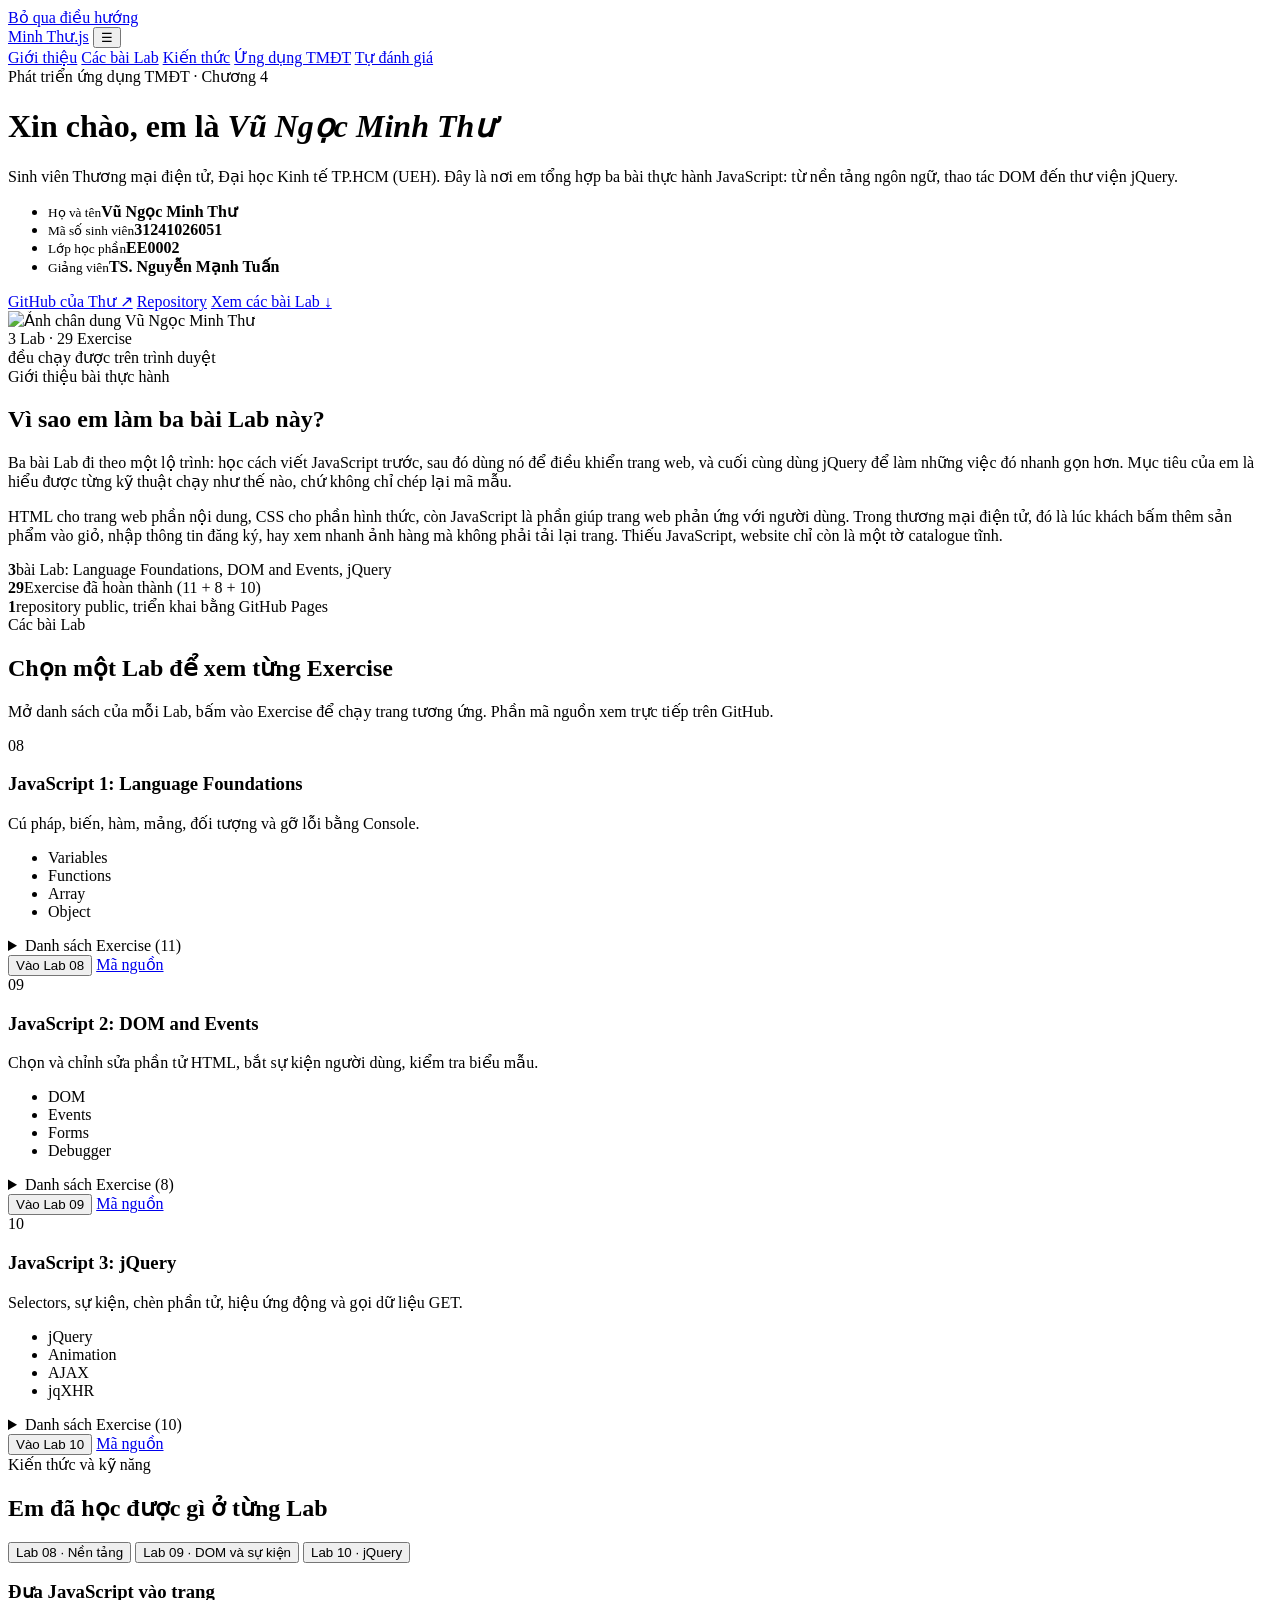
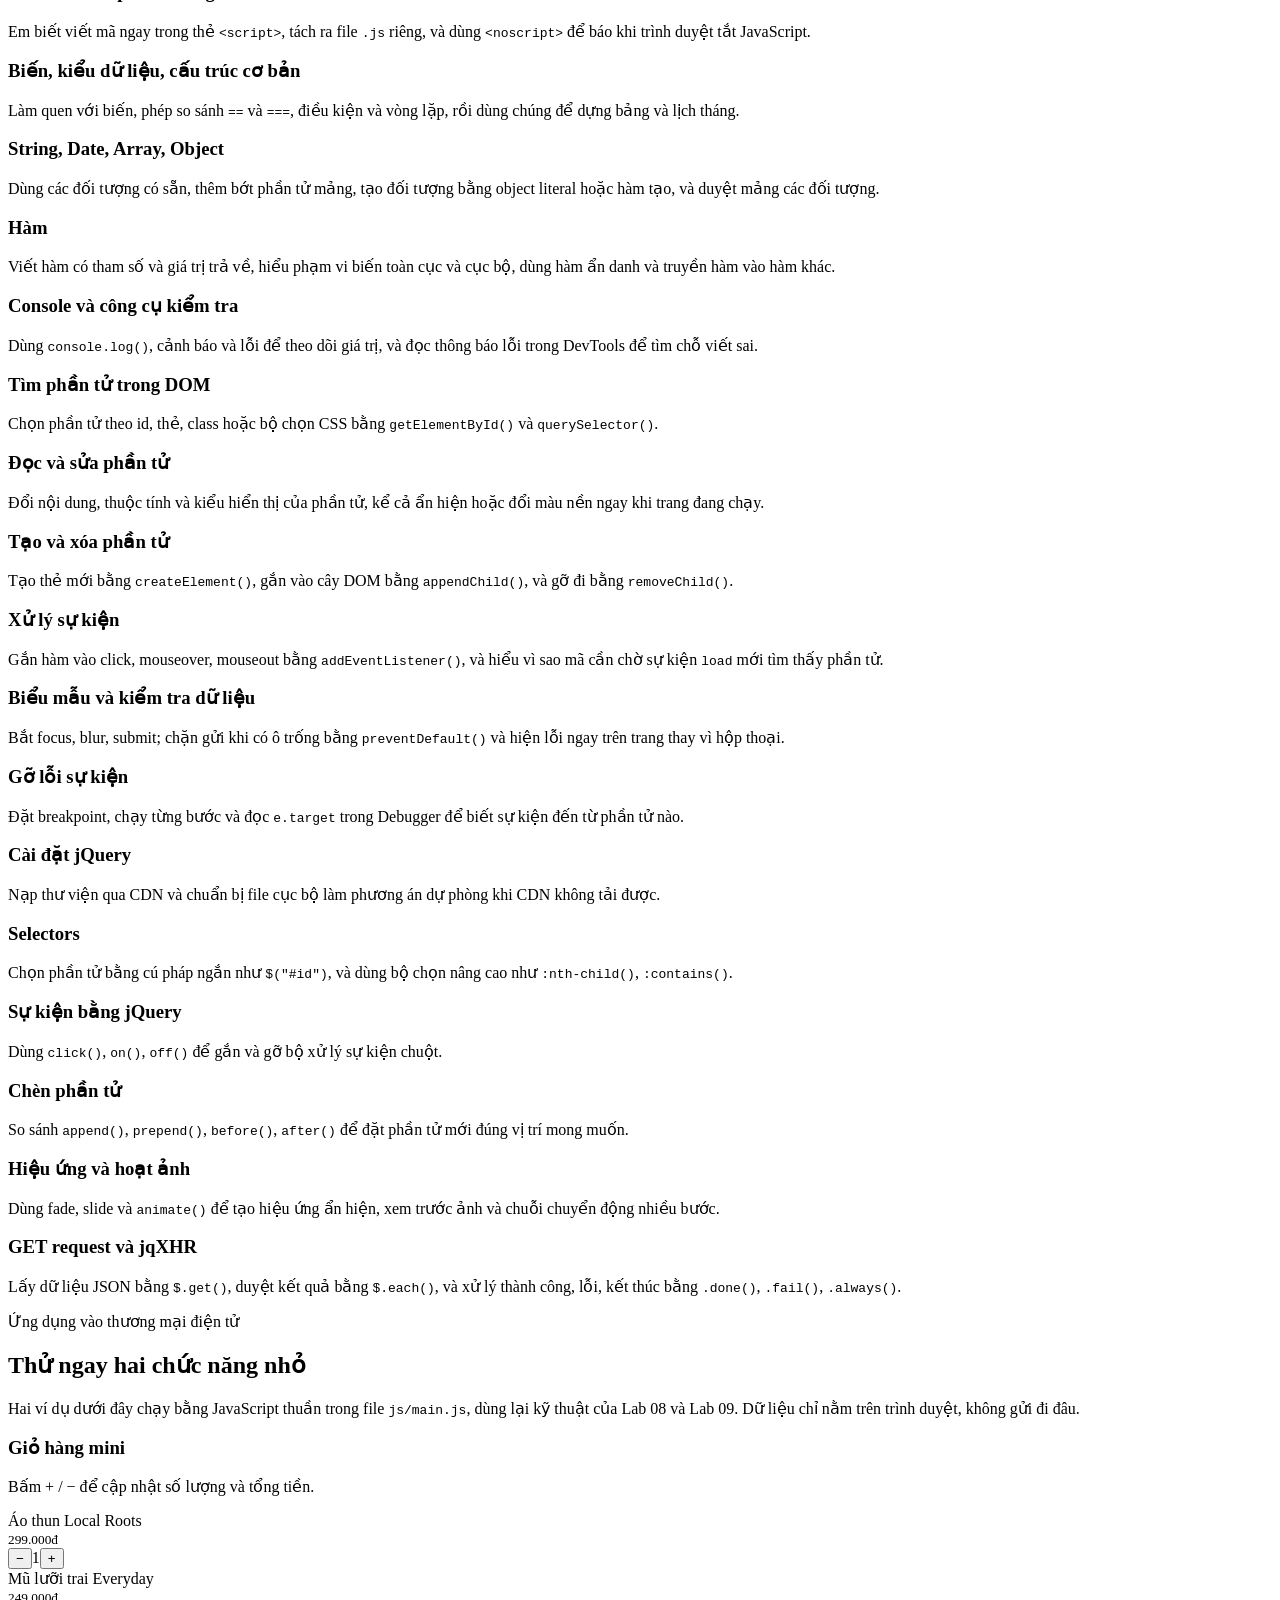
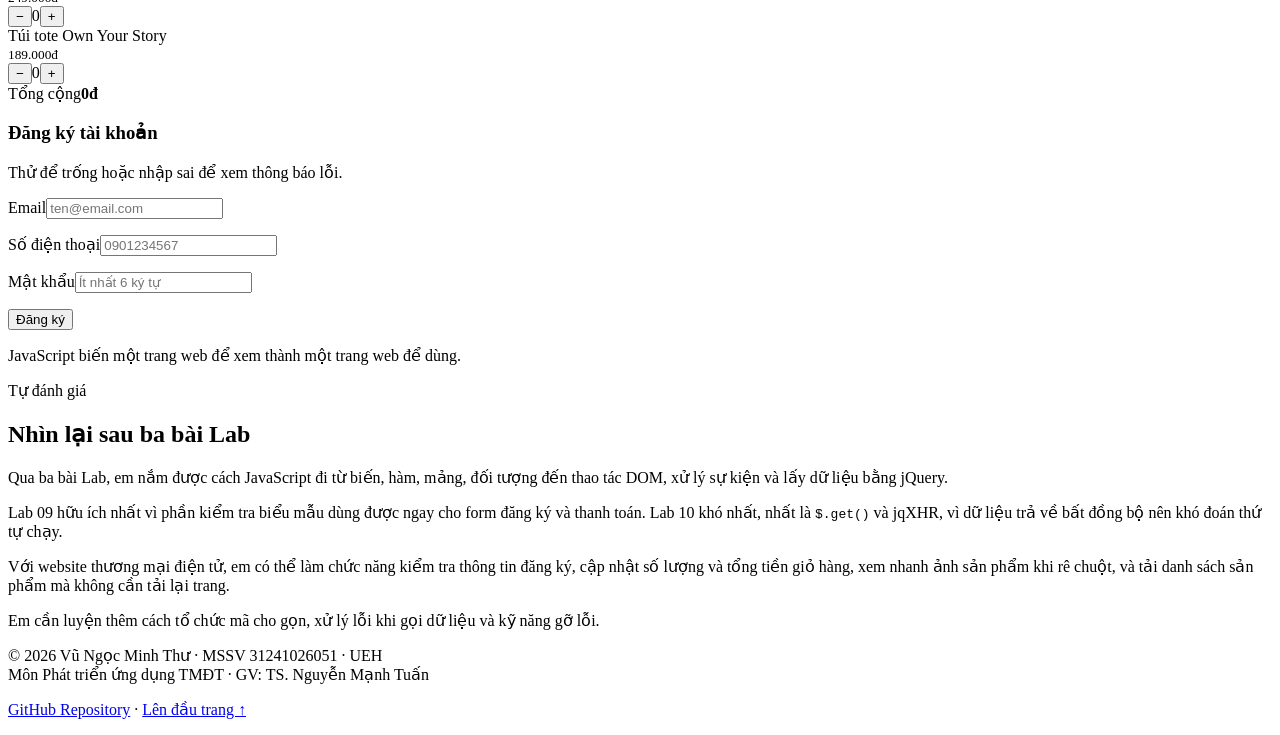
==== JavaScript-Labs/index.html @ deee7f86 "Page trang chủ" ====
<!DOCTYPE html>
<html lang="vi">
<head>
  <meta charset="UTF-8">
  <meta name="viewport" content="width=device-width, initial-scale=1.0">
  <meta name="description" content="Portfolio thực hành JavaScript (Lab 08, 09, 10) của Vũ Ngọc Minh Thư, môn Phát triển ứng dụng TMĐT, UEH.">
  <title>JavaScript Labs — Vũ Ngọc Minh Thư</title>
  <link rel="preconnect" href="https://fonts.googleapis.com">
  <link rel="preconnect" href="https://fonts.gstatic.com" crossorigin>
  <link href="https://fonts.googleapis.com/css2?family=Be+Vietnam+Pro:wght@400;500;600&family=Fraunces:ital,opsz,wght@0,9..144,600;0,9..144,700;1,9..144,600&display=swap" rel="stylesheet">
  <link rel="stylesheet" href="css/style.css">
</head>
<body>
  <a class="skip" href="#main">Bỏ qua điều hướng</a>

  <header class="topbar">
    <div class="wrap">
      <a class="brand" href="#top">Minh Thư<span>.</span>js</a>
      <button class="menu-btn" aria-label="Mở menu" aria-expanded="false" aria-controls="nav">☰</button>
      <nav class="nav" id="nav" aria-label="Điều hướng chính">
        <a href="#gioi-thieu">Giới thiệu</a>
        <a href="#labs">Các bài Lab</a>
        <a href="#kien-thuc">Kiến thức</a>
        <a href="#tmdt">Ứng dụng TMĐT</a>
        <a href="#tu-danh-gia">Tự đánh giá</a>
      </nav>
    </div>
  </header>

  <main id="main">
    <!-- 3.1 Thông tin cá nhân -->
    <div class="hero" id="top">
      <div class="wrap">
        <div>
          <span class="eyebrow">Phát triển ứng dụng TMĐT · Chương 4</span>
          <h1>Xin chào, em là <em>Vũ Ngọc Minh Thư</em></h1>
          <p class="lead">Sinh viên Thương mại điện tử, Đại học Kinh tế TP.HCM (UEH). Đây là nơi em tổng hợp ba bài thực hành JavaScript: từ nền tảng ngôn ngữ, thao tác DOM đến thư viện jQuery.</p>
          <ul class="info">
            <li><small>Họ và tên</small><strong>Vũ Ngọc Minh Thư</strong></li>
            <li><small>Mã số sinh viên</small><strong>31241026051</strong></li>
            <li><small>Lớp học phần</small><strong>EE0002</strong></li>
            <li><small>Giảng viên</small><strong>TS. Nguyễn Mạnh Tuấn</strong></li>
          </ul>
          <div class="btn-row">
            <a class="btn" href="https://github.com/thuvu1105" target="_blank" rel="noopener">GitHub của Thư ↗</a>
            <a class="btn ghost" href="https://github.com/thuvu1105/ecommerce_ui_improvement" target="_blank" rel="noopener">Repository</a>
            <a class="btn ghost" href="#labs">Xem các bài Lab ↓</a>
          </div>
        </div>
        <div class="portrait">
          <div class="arch"><img src="images/avatar.jpg" alt="Ảnh chân dung Vũ Ngọc Minh Thư" width="720" height="1077"></div>
          <div class="sticker">3 Lab · 29 Exercise<br>đều chạy được trên trình duyệt</div>
        </div>
      </div>
    </div>

    <!-- 3.2 Giới thiệu -->
    <section class="band" id="gioi-thieu">
      <div class="wrap intro reveal">
        <div>
          <span class="eyebrow">Giới thiệu bài thực hành</span>
          <div class="sec-head" style="margin-bottom:20px"><h2>Vì sao em làm ba bài Lab này?</h2></div>
          <p>Ba bài Lab đi theo một lộ trình: học cách viết JavaScript trước, sau đó dùng nó để điều khiển trang web, và cuối cùng dùng jQuery để làm những việc đó nhanh gọn hơn. Mục tiêu của em là hiểu được từng kỹ thuật chạy như thế nào, chứ không chỉ chép lại mã mẫu.</p>
          <p>HTML cho trang web phần nội dung, CSS cho phần hình thức, còn JavaScript là phần giúp trang web phản ứng với người dùng. Trong thương mại điện tử, đó là lúc khách bấm thêm sản phẩm vào giỏ, nhập thông tin đăng ký, hay xem nhanh ảnh hàng mà không phải tải lại trang. Thiếu JavaScript, website chỉ còn là một tờ catalogue tĩnh.</p>
        </div>
        <div class="stats">
          <div class="stat"><b data-count="3">3</b><span>bài Lab: Language Foundations, DOM and Events, jQuery</span></div>
          <div class="stat"><b data-count="29">29</b><span>Exercise đã hoàn thành (11 + 8 + 10)</span></div>
          <div class="stat"><b data-count="1">1</b><span>repository public, triển khai bằng GitHub Pages</span></div>
        </div>
      </div>
    </section>

    <!-- 3.3 Danh sách và liên kết Lab -->
    <section id="labs">
      <div class="wrap">
        <div class="sec-head reveal">
          <span class="eyebrow">Các bài Lab</span>
          <h2>Chọn một Lab để xem từng Exercise</h2>
          <p>Mở danh sách của mỗi Lab, bấm vào Exercise để chạy trang tương ứng. Phần mã nguồn xem trực tiếp trên GitHub.</p>
        </div>

        <div class="labs">
          <article class="lab reveal">
            <div class="num">08</div>
            <h3>JavaScript 1: Language Foundations</h3>
            <p>Cú pháp, biến, hàm, mảng, đối tượng và gỡ lỗi bằng Console.</p>
            <ul class="tags"><li>Variables</li><li>Functions</li><li>Array</li><li>Object</li></ul>
            <details id="d-lab08">
              <summary>Danh sách Exercise (11)</summary>
              <ul class="ex">
                <li><span class="nolink"><b>8.1</b><span>Enabling/Disabling JavaScript</span><i>trong báo cáo</i></span></li>
                <li><a href="Lab08/lab08-walkthrough02.html"><b>8.2–8.5</b><span>Embedded, External, NoScript, Console</span><i>↗</i></a></li>
                <li><a href="Lab08/lab08-walkthrough06.html"><b>8.6</b><span>Built-in Objects: String, Date, Math</span><i>↗</i></a></li>
                <li><a href="Lab08/lab08-walkthrough07.html"><b>8.7</b><span>Working with Arrays</span><i>↗</i></a></li>
                <li><a href="Lab08/lab08-walkthrough08.html"><b>8.8</b><span>Working with Functions</span><i>↗</i></a></li>
                <li><a href="Lab08/lab08-walkthrough09.html"><b>8.9</b><span>Functions as Objects</span><i>↗</i></a></li>
                <li><a href="Lab08/lab08-walkthrough10.html"><b>8.10</b><span>Working with Objects</span><i>↗</i></a></li>
                <li><a href="Lab08/lab08-walkthrough11.html"><b>8.11</b><span>Arrays of Objects</span><i>↗</i></a></li>
                <li><a href="Lab08/exercise.html"><b>Bài</b><span>Bài tập tổng hợp: trang Posts</span><i>↗</i></a></li>
              </ul>
            </details>
            <div class="lab-actions">
              <button class="btn sm" type="button" data-open="d-lab08">Vào Lab 08</button>
              <a class="btn sm ghost" href="https://github.com/thuvu1105/ecommerce_ui_improvement/tree/master/JavaScript-Labs/Lab08" target="_blank" rel="noopener">Mã nguồn</a>
            </div>
          </article>

          <article class="lab reveal">
            <div class="num">09</div>
            <h3>JavaScript 2: DOM and Events</h3>
            <p>Chọn và chỉnh sửa phần tử HTML, bắt sự kiện người dùng, kiểm tra biểu mẫu.</p>
            <ul class="tags"><li>DOM</li><li>Events</li><li>Forms</li><li>Debugger</li></ul>
            <details id="d-lab09">
              <summary>Danh sách Exercise (8)</summary>
              <ul class="ex">
                <li><a href="Lab09/lab09-walkthrough01.html"><b>9.1</b><span>Basic DOM Selection</span><i>↗</i></a></li>
                <li><a href="Lab09/lab09-walkthrough02.html"><b>9.2</b><span>DOM Family Relations</span><i>↗</i></a></li>
                <li><a href="Lab09/lab09-walkthrough03.html"><b>9.3</b><span>Modifying the DOM</span><i>↗</i></a></li>
                <li><a href="Lab09/lab09-walkthrough04.html"><b>9.4</b><span>Simple Event Handling</span><i>↗</i></a></li>
                <li><a href="Lab09/lab09-walkthrough05.html"><b>9.5–9.6</b><span>Load Events và Debugging Events</span><i>↗</i></a></li>
                <li><a href="Lab09/lab09-walkthrough07.html"><b>9.7</b><span>Working with Forms</span><i>↗</i></a></li>
                <li><a href="Lab09/lab09-walkthrough08.html"><b>9.8</b><span>Form Validation</span><i>↗</i></a></li>
              </ul>
            </details>
            <div class="lab-actions">
              <button class="btn sm" type="button" data-open="d-lab09">Vào Lab 09</button>
              <a class="btn sm ghost" href="https://github.com/thuvu1105/ecommerce_ui_improvement/tree/master/JavaScript-Labs/Lab09" target="_blank" rel="noopener">Mã nguồn</a>
            </div>
          </article>

          <article class="lab reveal">
            <div class="num">10</div>
            <h3>JavaScript 3: jQuery</h3>
            <p>Selectors, sự kiện, chèn phần tử, hiệu ứng động và gọi dữ liệu GET.</p>
            <ul class="tags"><li>jQuery</li><li>Animation</li><li>AJAX</li><li>jqXHR</li></ul>
            <details id="d-lab10">
              <summary>Danh sách Exercise (10)</summary>
              <ul class="ex">
                <li><a href="Lab10/lab10-walkthrough01.html"><b>10.1–10.2</b><span>Set Up jQuery, Basic Selectors</span><i>↗</i></a></li>
                <li><a href="Lab10/lab10-walkthrough03.html"><b>10.3</b><span>Advanced Selectors</span><i>↗</i></a></li>
                <li><a href="Lab10/lab10-walkthrough04.html"><b>10.4</b><span>jQuery Listeners</span><i>↗</i></a></li>
                <li><a href="Lab10/lab10-walkthrough05.html"><b>10.5</b><span>Inserting DOM Elements</span><i>↗</i></a></li>
                <li><a href="Lab10/lab10-walkthrough06.html"><b>10.6</b><span>Simple jQuery Animation</span><i>↗</i></a></li>
                <li><a href="Lab10/lab10-walkthrough07.html"><b>10.7</b><span>More jQuery Animation</span><i>↗</i></a></li>
                <li><a href="Lab10/lab10-walkthrough08.html"><b>10.8</b><span>Complex Animations</span><i>↗</i></a></li>
                <li><a href="Lab10/lab10-walkthrough09.html"><b>10.9</b><span>GET Requests</span><i>↗</i></a></li>
                <li><a href="Lab10/lab10-walkthrough10.html"><b>10.10</b><span>jqXHR Handling</span><i>↗</i></a></li>
              </ul>
            </details>
            <div class="lab-actions">
              <button class="btn sm" type="button" data-open="d-lab10">Vào Lab 10</button>
              <a class="btn sm ghost" href="https://github.com/thuvu1105/ecommerce_ui_improvement/tree/master/JavaScript-Labs/Lab10" target="_blank" rel="noopener">Mã nguồn</a>
            </div>
          </article>
        </div>
      </div>
    </section>

    <!-- 3.4 Kiến thức và kỹ năng -->
    <section class="band" id="kien-thuc">
      <div class="wrap">
        <div class="sec-head reveal">
          <span class="eyebrow">Kiến thức và kỹ năng</span>
          <h2>Em đã học được gì ở từng Lab</h2>
        </div>

        <div class="tabs" role="tablist" aria-label="Chọn Lab">
          <button class="tab" role="tab" id="t8" aria-selected="true" aria-controls="p8">Lab 08 · Nền tảng</button>
          <button class="tab" role="tab" id="t9" aria-selected="false" aria-controls="p9">Lab 09 · DOM và sự kiện</button>
          <button class="tab" role="tab" id="t10" aria-selected="false" aria-controls="p10">Lab 10 · jQuery</button>
        </div>

        <div class="panel show" id="p8" role="tabpanel" aria-labelledby="t8">
          <div class="learn">
            <article><h3>Đưa JavaScript vào trang</h3><p>Em biết viết mã ngay trong thẻ <code>&lt;script&gt;</code>, tách ra file <code>.js</code> riêng, và dùng <code>&lt;noscript&gt;</code> để báo khi trình duyệt tắt JavaScript.</p></article>
            <article><h3>Biến, kiểu dữ liệu, cấu trúc cơ bản</h3><p>Làm quen với biến, phép so sánh <code>==</code> và <code>===</code>, điều kiện và vòng lặp, rồi dùng chúng để dựng bảng và lịch tháng.</p></article>
            <article><h3>String, Date, Array, Object</h3><p>Dùng các đối tượng có sẵn, thêm bớt phần tử mảng, tạo đối tượng bằng object literal hoặc hàm tạo, và duyệt mảng các đối tượng.</p></article>
            <article><h3>Hàm</h3><p>Viết hàm có tham số và giá trị trả về, hiểu phạm vi biến toàn cục và cục bộ, dùng hàm ẩn danh và truyền hàm vào hàm khác.</p></article>
            <article><h3>Console và công cụ kiểm tra</h3><p>Dùng <code>console.log()</code>, cảnh báo và lỗi để theo dõi giá trị, và đọc thông báo lỗi trong DevTools để tìm chỗ viết sai.</p></article>
          </div>
        </div>

        <div class="panel" id="p9" role="tabpanel" aria-labelledby="t9">
          <div class="learn">
            <article><h3>Tìm phần tử trong DOM</h3><p>Chọn phần tử theo id, thẻ, class hoặc bộ chọn CSS bằng <code>getElementById()</code> và <code>querySelector()</code>.</p></article>
            <article><h3>Đọc và sửa phần tử</h3><p>Đổi nội dung, thuộc tính và kiểu hiển thị của phần tử, kể cả ẩn hiện hoặc đổi màu nền ngay khi trang đang chạy.</p></article>
            <article><h3>Tạo và xóa phần tử</h3><p>Tạo thẻ mới bằng <code>createElement()</code>, gắn vào cây DOM bằng <code>appendChild()</code>, và gỡ đi bằng <code>removeChild()</code>.</p></article>
            <article><h3>Xử lý sự kiện</h3><p>Gắn hàm vào click, mouseover, mouseout bằng <code>addEventListener()</code>, và hiểu vì sao mã cần chờ sự kiện <code>load</code> mới tìm thấy phần tử.</p></article>
            <article><h3>Biểu mẫu và kiểm tra dữ liệu</h3><p>Bắt focus, blur, submit; chặn gửi khi có ô trống bằng <code>preventDefault()</code> và hiện lỗi ngay trên trang thay vì hộp thoại.</p></article>
            <article><h3>Gỡ lỗi sự kiện</h3><p>Đặt breakpoint, chạy từng bước và đọc <code>e.target</code> trong Debugger để biết sự kiện đến từ phần tử nào.</p></article>
          </div>
        </div>

        <div class="panel" id="p10" role="tabpanel" aria-labelledby="t10">
          <div class="learn">
            <article><h3>Cài đặt jQuery</h3><p>Nạp thư viện qua CDN và chuẩn bị file cục bộ làm phương án dự phòng khi CDN không tải được.</p></article>
            <article><h3>Selectors</h3><p>Chọn phần tử bằng cú pháp ngắn như <code>$("#id")</code>, và dùng bộ chọn nâng cao như <code>:nth-child()</code>, <code>:contains()</code>.</p></article>
            <article><h3>Sự kiện bằng jQuery</h3><p>Dùng <code>click()</code>, <code>on()</code>, <code>off()</code> để gắn và gỡ bộ xử lý sự kiện chuột.</p></article>
            <article><h3>Chèn phần tử</h3><p>So sánh <code>append()</code>, <code>prepend()</code>, <code>before()</code>, <code>after()</code> để đặt phần tử mới đúng vị trí mong muốn.</p></article>
            <article><h3>Hiệu ứng và hoạt ảnh</h3><p>Dùng fade, slide và <code>animate()</code> để tạo hiệu ứng ẩn hiện, xem trước ảnh và chuỗi chuyển động nhiều bước.</p></article>
            <article><h3>GET request và jqXHR</h3><p>Lấy dữ liệu JSON bằng <code>$.get()</code>, duyệt kết quả bằng <code>$.each()</code>, và xử lý thành công, lỗi, kết thúc bằng <code>.done()</code>, <code>.fail()</code>, <code>.always()</code>.</p></article>
          </div>
        </div>
      </div>
    </section>

    <!-- Liên hệ TMĐT (demo nhỏ) -->
    <section id="tmdt">
      <div class="wrap">
        <div class="sec-head reveal">
          <span class="eyebrow">Ứng dụng vào thương mại điện tử</span>
          <h2>Thử ngay hai chức năng nhỏ</h2>
          <p>Hai ví dụ dưới đây chạy bằng JavaScript thuần trong file <code>js/main.js</code>, dùng lại kỹ thuật của Lab 08 và Lab 09. Dữ liệu chỉ nằm trên trình duyệt, không gửi đi đâu.</p>
        </div>
        <div class="shop reveal">
          <div class="card">
            <h3>Giỏ hàng mini</h3>
            <p class="sub">Bấm + / − để cập nhật số lượng và tổng tiền.</p>
            <div class="item" data-price="299000"><div>Áo thun Local Roots<br><small>299.000đ</small></div><div class="qty"><button type="button" data-d="-" aria-label="Giảm số lượng áo thun">−</button><output>1</output><button type="button" data-d="+" aria-label="Tăng số lượng áo thun">+</button></div></div>
            <div class="item" data-price="249000"><div>Mũ lưỡi trai Everyday<br><small>249.000đ</small></div><div class="qty"><button type="button" data-d="-" aria-label="Giảm số lượng mũ">−</button><output>0</output><button type="button" data-d="+" aria-label="Tăng số lượng mũ">+</button></div></div>
            <div class="item" data-price="189000"><div>Túi tote Own Your Story<br><small>189.000đ</small></div><div class="qty"><button type="button" data-d="-" aria-label="Giảm số lượng túi">−</button><output>0</output><button type="button" data-d="+" aria-label="Tăng số lượng túi">+</button></div></div>
            <div class="total"><span>Tổng cộng</span><strong id="cart-total">0đ</strong></div>
            <p class="msg ok" id="cart-note" aria-live="polite"></p>
          </div>

          <div class="card">
            <h3>Đăng ký tài khoản</h3>
            <p class="sub">Thử để trống hoặc nhập sai để xem thông báo lỗi.</p>
            <form id="demo-form" novalidate>
              <div class="field"><label for="f-email">Email</label><input id="f-email" name="email" type="email" placeholder="ten@email.com" autocomplete="off"><p class="msg" id="msg-email" aria-live="polite"></p></div>
              <div class="field"><label for="f-phone">Số điện thoại</label><input id="f-phone" name="phone" type="tel" placeholder="0901234567" autocomplete="off"><p class="msg" id="msg-phone" aria-live="polite"></p></div>
              <div class="field"><label for="f-pass">Mật khẩu</label><input id="f-pass" name="pass" type="password" placeholder="Ít nhất 6 ký tự" autocomplete="new-password"><p class="msg" id="msg-pass" aria-live="polite"></p></div>
              <button class="btn" type="submit">Đăng ký</button>
              <p class="msg" id="form-result" aria-live="polite" style="margin-top:12px"></p>
            </form>
          </div>
        </div>
      </div>
    </section>

    <!-- 3.5 Tự đánh giá -->
    <section class="band" id="tu-danh-gia">
      <div class="wrap reflect reveal">
        <div class="quote"><p>JavaScript biến một trang web để xem thành một trang web để dùng.</p></div>
        <div>
          <span class="eyebrow">Tự đánh giá</span>
          <div class="sec-head" style="margin-bottom:20px"><h2>Nhìn lại sau ba bài Lab</h2></div>
          <div class="review">
            <p>Qua ba bài Lab, em nắm được cách JavaScript đi từ biến, hàm, mảng, đối tượng đến thao tác DOM, xử lý sự kiện và lấy dữ liệu bằng jQuery.</p>
            <p>Lab 09 hữu ích nhất vì phần kiểm tra biểu mẫu dùng được ngay cho form đăng ký và thanh toán. Lab 10 khó nhất, nhất là <code>$.get()</code> và jqXHR, vì dữ liệu trả về bất đồng bộ nên khó đoán thứ tự chạy.</p>
            <p>Với website thương mại điện tử, em có thể làm chức năng kiểm tra thông tin đăng ký, cập nhật số lượng và tổng tiền giỏ hàng, xem nhanh ảnh sản phẩm khi rê chuột, và tải danh sách sản phẩm mà không cần tải lại trang.</p>
            <p>Em cần luyện thêm cách tổ chức mã cho gọn, xử lý lỗi khi gọi dữ liệu và kỹ năng gỡ lỗi.</p>
          </div>
        </div>
      </div>
    </section>
  </main>

  <footer>
    <div class="wrap">
      <p>© <span id="year">2026</span> Vũ Ngọc Minh Thư · MSSV 31241026051 · UEH<br>Môn Phát triển ứng dụng TMĐT · GV: TS. Nguyễn Mạnh Tuấn</p>
      <p><a href="https://github.com/thuvu1105/ecommerce_ui_improvement" target="_blank" rel="noopener">GitHub Repository</a> · <a class="to-top" href="#top">Lên đầu trang ↑</a></p>
    </div>
  </footer>

  <script src="js/main.js"></script>
</body>
</html>
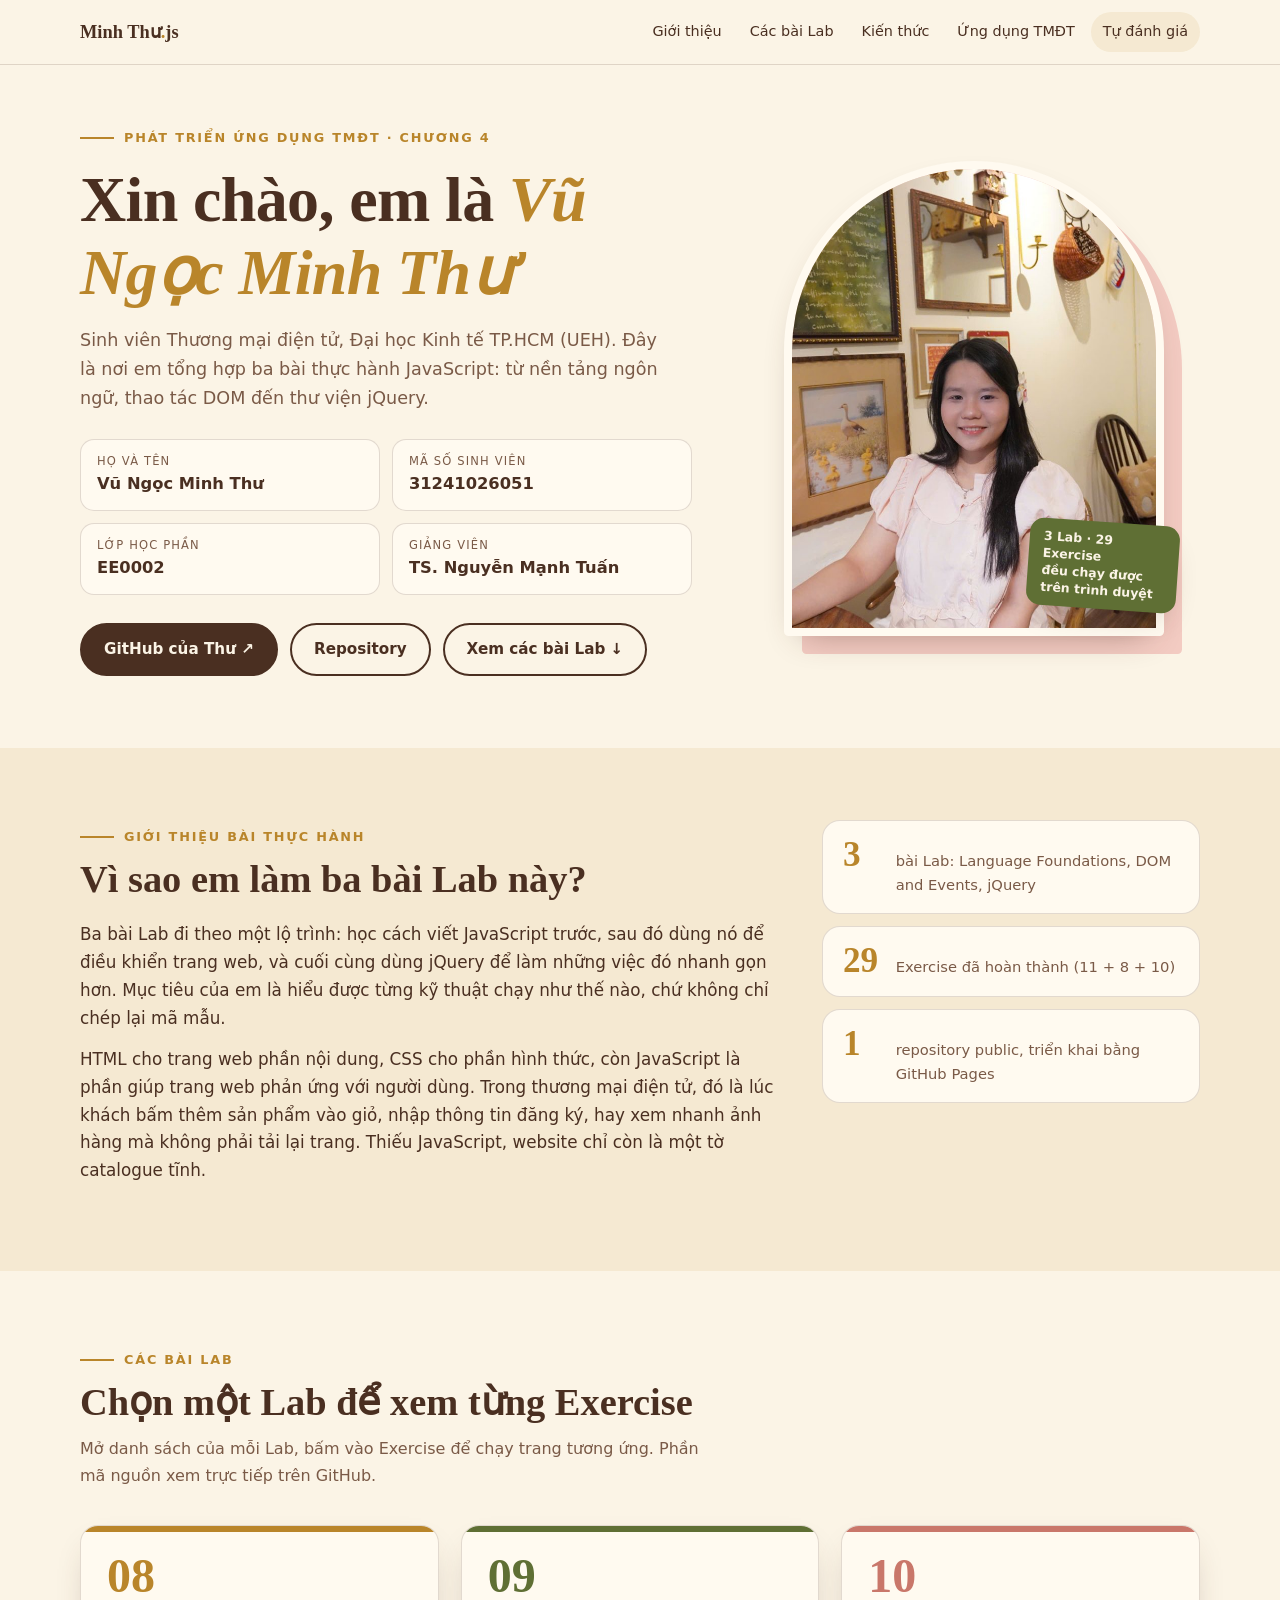
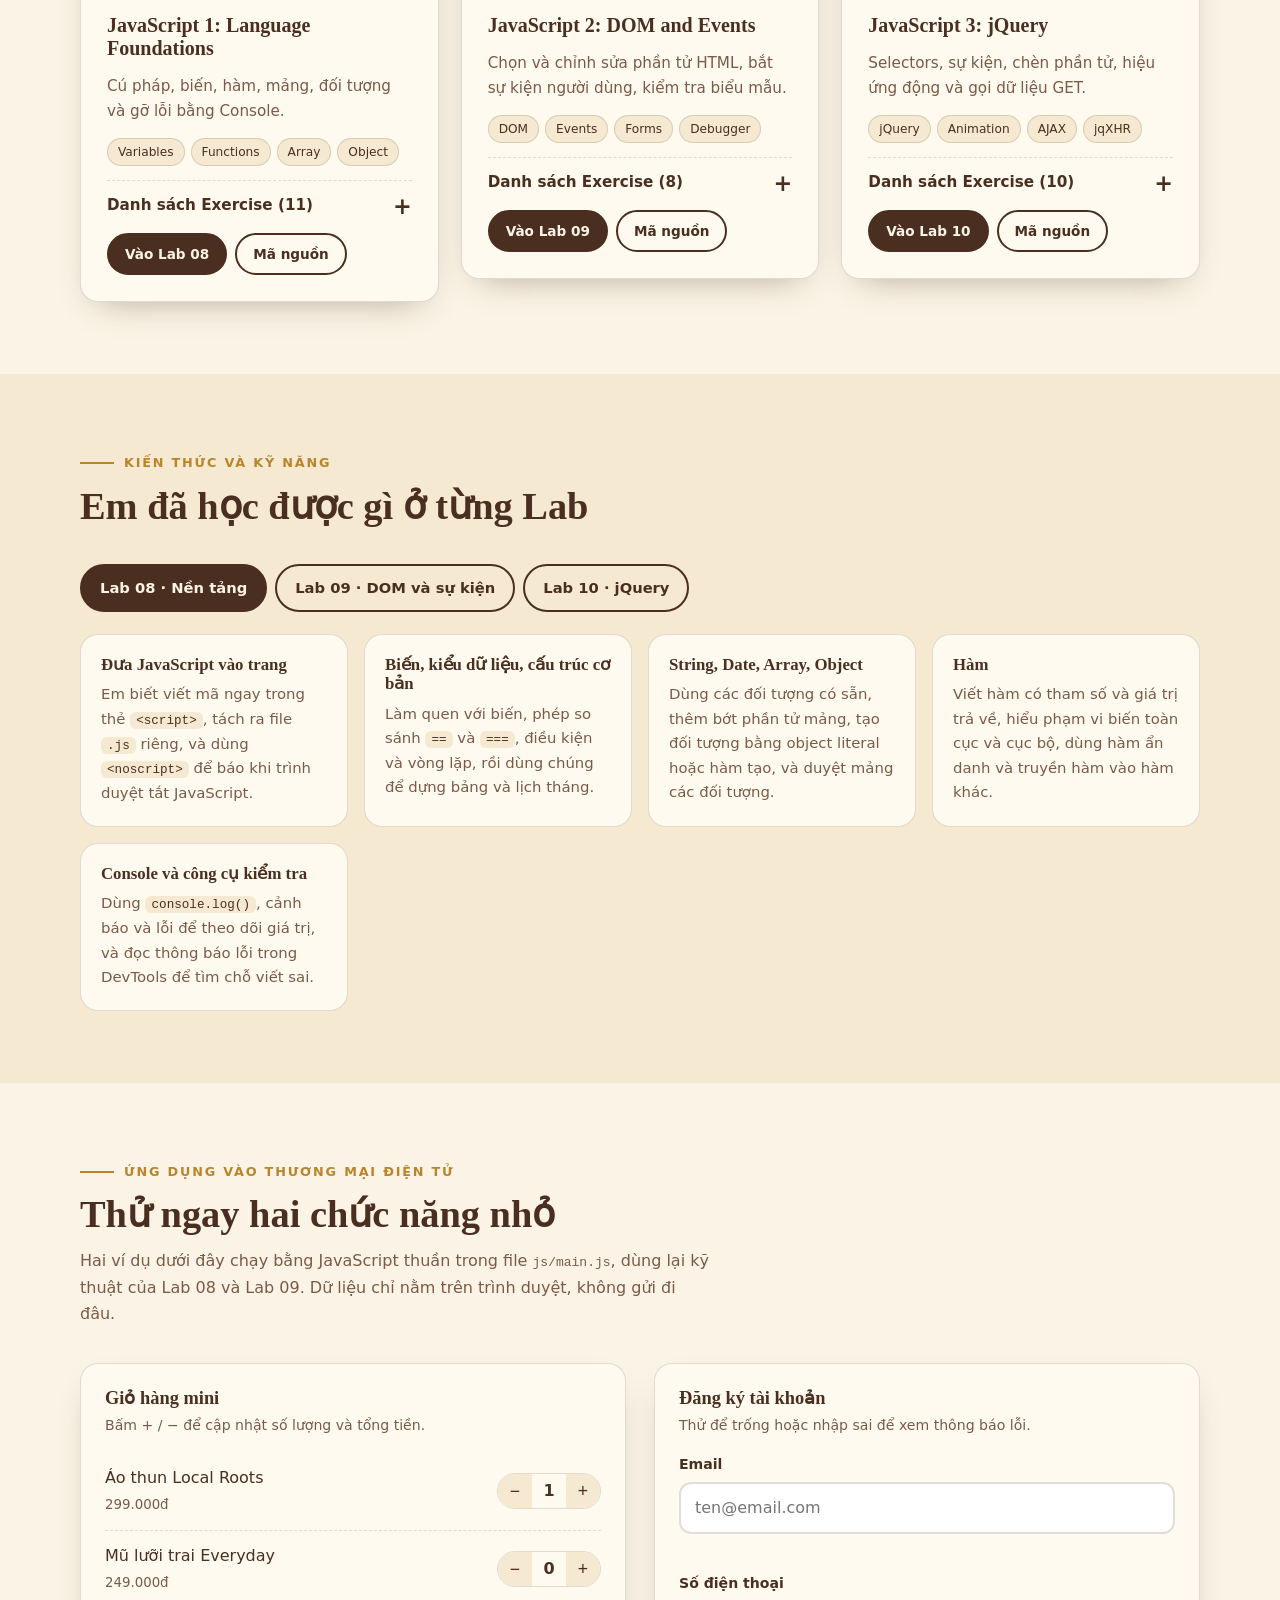
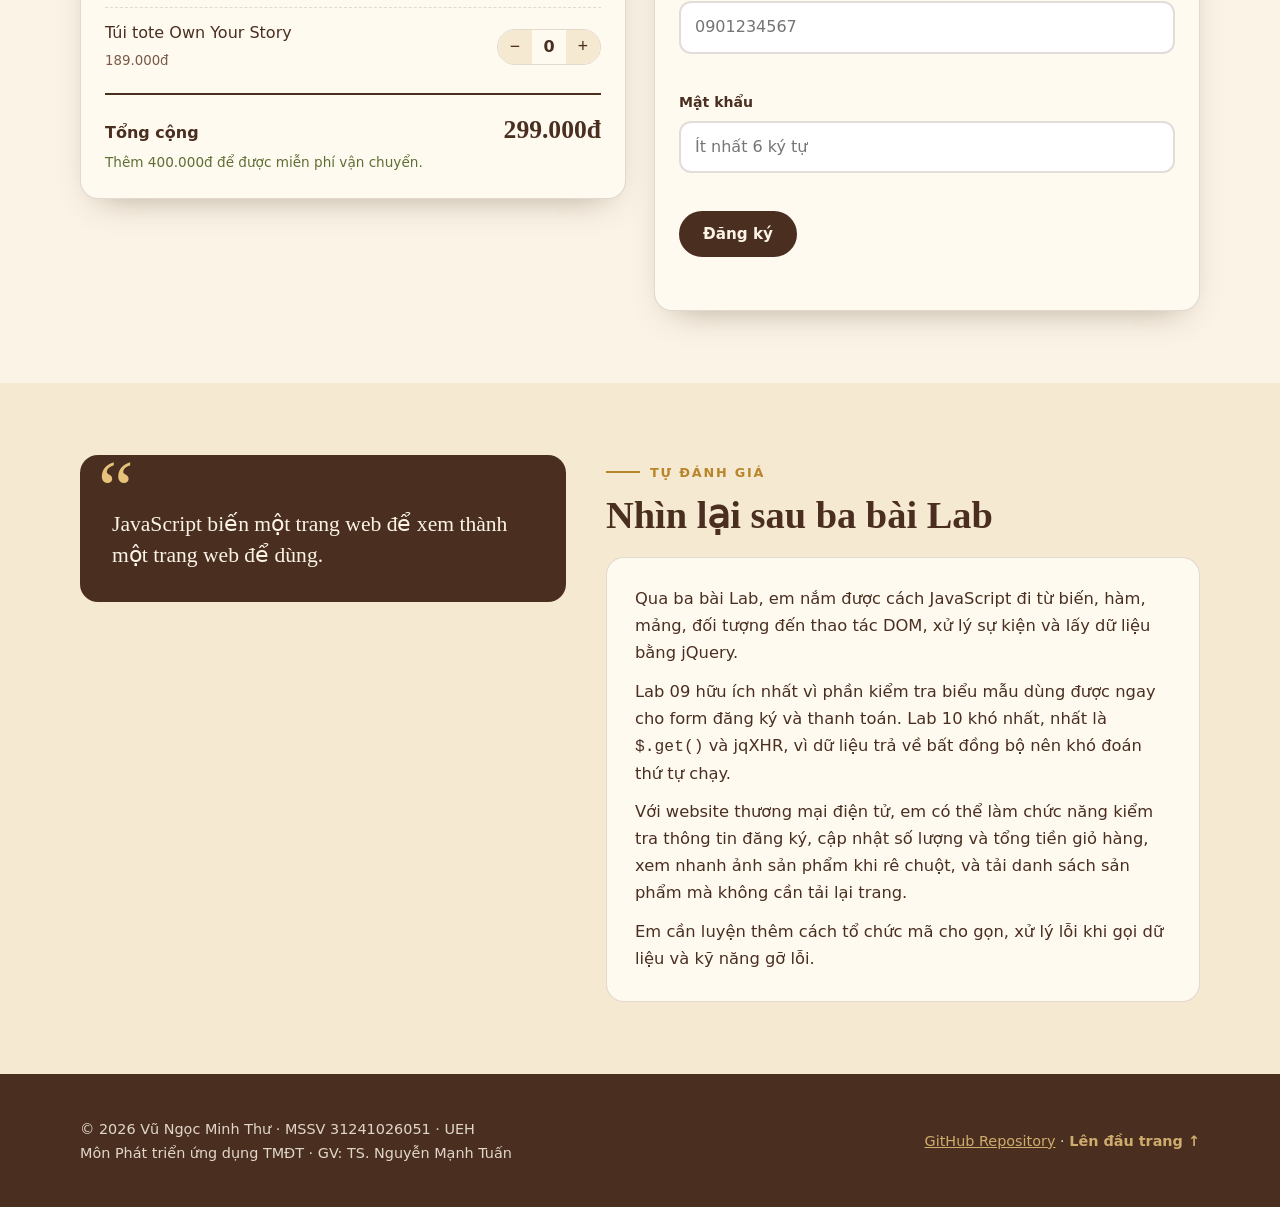
==== commit 2bf70104: "cập nhật trang chủ" ====
--- a/JavaScript-Labs/index.html
+++ b/JavaScript-Labs/index.html
@@ -8,7 +8,7 @@
   <link rel="preconnect" href="https://fonts.googleapis.com">
   <link rel="preconnect" href="https://fonts.gstatic.com" crossorigin>
   <link href="https://fonts.googleapis.com/css2?family=Be+Vietnam+Pro:wght@400;500;600&family=Fraunces:ital,opsz,wght@0,9..144,600;0,9..144,700;1,9..144,600&display=swap" rel="stylesheet">
-  <link rel="stylesheet" href="css/style.css">
+  <link rel="stylesheet" href="style.css">
 </head>
 <body>
   <a class="skip" href="#main">Bỏ qua điều hướng</a>
@@ -48,7 +48,7 @@
           </div>
         </div>
         <div class="portrait">
-          <div class="arch"><img src="images/avatar.jpg" alt="Ảnh chân dung Vũ Ngọc Minh Thư" width="720" height="1077"></div>
+          <div class="arch"><img src="avatar.jpg" alt="Ảnh chân dung Vũ Ngọc Minh Thư" width="720" height="1077"></div>
           <div class="sticker">3 Lab · 29 Exercise<br>đều chạy được trên trình duyệt</div>
         </div>
       </div>
@@ -264,6 +264,6 @@
     </div>
   </footer>
 
-  <script src="js/main.js"></script>
+  <script src="main.js"></script>
 </body>
 </html>
--- a/JavaScript-Labs/style.css
+++ b/JavaScript-Labs/style.css
@@ -0,0 +1,246 @@
+/* Portfolio JavaScript Labs — Vũ Ngọc Minh Thư
+   Bảng màu lấy cảm hứng từ ảnh cá nhân: kem, gỗ nâu, vàng đồng, hồng phấn, xanh ô-liu. */
+:root {
+  --cream: #fbf4e6;
+  --cream-2: #f5e9d2;
+  --paper: #fffaf0;
+  --wood: #4a2f21;
+  --wood-soft: #7a5a47;
+  --gold: #b9852a;
+  --gold-soft: #e6c27a;
+  --blush: #f3cbc2;
+  --olive: #5f6f34;
+  --line: rgba(74, 47, 33, 0.16);
+  --radius: 18px;
+  --shadow: 0 14px 34px -18px rgba(74, 47, 33, 0.45);
+  --serif: "Fraunces", "Times New Roman", serif;
+  --sans: "Be Vietnam Pro", system-ui, -apple-system, "Segoe UI", sans-serif;
+}
+
+* { box-sizing: border-box; }
+html { scroll-behavior: smooth; scroll-padding-top: 84px; }
+body {
+  margin: 0;
+  background: var(--cream);
+  color: var(--wood);
+  font-family: var(--sans);
+  line-height: 1.65;
+  -webkit-font-smoothing: antialiased;
+}
+img { max-width: 100%; display: block; }
+a { color: inherit; }
+.wrap { width: min(1120px, 100% - 32px); margin-inline: auto; }
+.skip { position: absolute; left: -999px; }
+.skip:focus { left: 12px; top: 12px; background: var(--wood); color: var(--cream); padding: 8px 14px; border-radius: 8px; z-index: 99; }
+:focus-visible { outline: 3px solid var(--gold); outline-offset: 3px; border-radius: 6px; }
+
+/* ---------- Header ---------- */
+.topbar {
+  position: sticky; top: 0; z-index: 20;
+  background: rgba(251, 244, 230, 0.9);
+  backdrop-filter: blur(10px);
+  border-bottom: 1px solid var(--line);
+}
+.topbar .wrap { display: flex; align-items: center; justify-content: space-between; height: 64px; gap: 16px; }
+.brand { font-family: var(--serif); font-weight: 700; font-size: 1.15rem; text-decoration: none; white-space: nowrap; }
+.brand span { color: var(--gold); }
+.nav { display: flex; gap: 4px; }
+.nav a {
+  text-decoration: none; font-size: 0.9rem; font-weight: 500;
+  padding: 8px 12px; border-radius: 999px; transition: background .2s;
+}
+.nav a:hover, .nav a.active { background: var(--cream-2); }
+.menu-btn {
+  display: none; background: none; border: 1px solid var(--line); border-radius: 10px;
+  width: 42px; height: 42px; font-size: 1.2rem; color: var(--wood); cursor: pointer;
+}
+
+/* ---------- Hero ---------- */
+.hero { padding: 56px 0 72px; }
+.hero .wrap { display: grid; grid-template-columns: 1.15fr 0.85fr; gap: 56px; align-items: center; }
+.eyebrow {
+  display: inline-flex; align-items: center; gap: 10px;
+  font-size: 0.8rem; letter-spacing: 0.14em; text-transform: uppercase; font-weight: 600; color: var(--gold);
+}
+.eyebrow::before { content: ""; width: 34px; height: 2px; background: var(--gold); }
+h1, h2, h3 { font-family: var(--serif); line-height: 1.15; margin: 0; }
+h1 { font-size: clamp(2.3rem, 5.4vw, 4rem); font-weight: 700; margin: 14px 0 16px; letter-spacing: -0.01em; }
+h1 em { font-style: italic; color: var(--gold); font-weight: 600; }
+.lead { font-size: 1.1rem; color: var(--wood-soft); max-width: 52ch; margin: 0 0 26px; }
+
+.info { list-style: none; padding: 0; margin: 0 0 28px; display: grid; grid-template-columns: repeat(2, minmax(0, 1fr)); gap: 12px; }
+.info li { background: var(--paper); border: 1px solid var(--line); border-radius: 14px; padding: 12px 16px; }
+.info small { display: block; font-size: 0.72rem; letter-spacing: 0.1em; text-transform: uppercase; color: var(--wood-soft); }
+.info strong { font-size: 1.02rem; font-weight: 600; word-break: break-word; }
+
+.btn {
+  display: inline-flex; align-items: center; gap: 8px;
+  padding: 12px 22px; border-radius: 999px; font-weight: 600; font-size: 0.95rem;
+  text-decoration: none; border: 2px solid var(--wood); cursor: pointer;
+  background: var(--wood); color: var(--cream); font-family: inherit;
+  transition: transform .18s, background .18s, color .18s;
+}
+.btn:hover { transform: translateY(-2px); background: var(--gold); border-color: var(--gold); }
+.btn.ghost { background: transparent; color: var(--wood); }
+.btn.ghost:hover { background: var(--wood); border-color: var(--wood); color: var(--cream); }
+.btn.sm { padding: 8px 16px; font-size: 0.85rem; }
+.btn-row { display: flex; flex-wrap: wrap; gap: 12px; }
+
+.portrait { position: relative; justify-self: center; width: min(100%, 380px); }
+.portrait .arch {
+  aspect-ratio: 4 / 5; border-radius: 999px 999px 24px 24px; overflow: hidden;
+  border: 8px solid var(--paper); box-shadow: var(--shadow);
+  background: var(--blush);
+}
+.portrait img { width: 100%; height: 100%; object-fit: cover; object-position: 50% 42%; }
+.portrait::before {
+  content: ""; position: absolute; inset: 18px -18px -18px 18px; z-index: -1;
+  border-radius: 999px 999px 24px 24px; background: var(--blush);
+}
+.sticker {
+  position: absolute; right: -14px; bottom: 26px; background: var(--olive); color: var(--cream);
+  font-size: 0.78rem; font-weight: 600; padding: 10px 14px; border-radius: 14px;
+  box-shadow: var(--shadow); transform: rotate(4deg); max-width: 150px; line-height: 1.35;
+}
+
+/* ---------- Sections ---------- */
+section { padding: 72px 0; }
+.band { background: var(--cream-2); }
+.sec-head { margin-bottom: 36px; max-width: 62ch; }
+.sec-head h2 { font-size: clamp(1.7rem, 3.4vw, 2.4rem); margin-top: 10px; }
+.sec-head p { color: var(--wood-soft); margin: 12px 0 0; }
+
+/* Giới thiệu */
+.intro { display: grid; grid-template-columns: 1.3fr 0.7fr; gap: 40px; align-items: start; }
+.intro p { margin: 0 0 14px; font-size: 1.05rem; }
+.stats { display: grid; gap: 12px; }
+.stat { background: var(--paper); border: 1px solid var(--line); border-radius: var(--radius); padding: 16px 20px; display: flex; align-items: baseline; gap: 14px; }
+.stat b { font-family: var(--serif); font-size: 2.2rem; color: var(--gold); line-height: 1; min-width: 2.2ch; }
+.stat span { font-size: 0.92rem; color: var(--wood-soft); }
+
+/* Lab cards */
+.labs { display: grid; grid-template-columns: repeat(3, minmax(0, 1fr)); gap: 22px; align-items: start; }
+.lab {
+  background: var(--paper); border: 1px solid var(--line); border-radius: var(--radius);
+  padding: 26px; box-shadow: var(--shadow); display: flex; flex-direction: column; gap: 14px;
+  position: relative; overflow: hidden;
+}
+.lab::after { content: ""; position: absolute; top: 0; left: 0; right: 0; height: 6px; background: var(--accent, var(--gold)); }
+.lab:nth-child(2) { --accent: var(--olive); }
+.lab:nth-child(3) { --accent: #c9776a; }
+.lab .num { font-family: var(--serif); font-size: 3rem; font-weight: 700; color: var(--accent, var(--gold)); line-height: 1; }
+.lab h3 { font-size: 1.25rem; }
+.lab p { margin: 0; color: var(--wood-soft); font-size: 0.95rem; }
+.tags { display: flex; flex-wrap: wrap; gap: 6px; padding: 0; margin: 0; list-style: none; }
+.tags li { font-size: 0.76rem; padding: 3px 10px; border-radius: 999px; background: var(--cream-2); border: 1px solid var(--line); }
+.lab details { border-top: 1px dashed var(--line); padding-top: 12px; }
+.lab summary {
+  cursor: pointer; font-weight: 600; font-size: 0.95rem; list-style: none;
+  display: flex; justify-content: space-between; align-items: center;
+}
+.lab summary::-webkit-details-marker { display: none; }
+.lab summary::after { content: "+"; font-size: 1.4rem; line-height: 1; transition: transform .2s; }
+.lab details[open] summary::after { transform: rotate(45deg); }
+.ex { list-style: none; padding: 0; margin: 12px 0 0; display: grid; gap: 6px; }
+.ex a, .ex .nolink {
+  display: grid; grid-template-columns: 4.4rem 1fr auto; gap: 8px; align-items: center;
+  padding: 8px 10px; border-radius: 10px; text-decoration: none; font-size: 0.88rem;
+}
+.ex a { background: var(--cream); transition: background .15s, transform .15s; }
+.ex a:hover { background: var(--gold-soft); transform: translateX(3px); }
+.ex .nolink { background: transparent; border: 1px dashed var(--line); color: var(--wood-soft); }
+.ex b { font-family: var(--serif); color: var(--accent, var(--gold)); }
+.ex i { font-style: normal; font-size: 0.78rem; opacity: .7; }
+.lab-actions { display: flex; flex-wrap: wrap; gap: 8px; }
+
+/* Kiến thức */
+.tabs { display: flex; flex-wrap: wrap; gap: 8px; margin-bottom: 22px; }
+.tab {
+  font: inherit; font-weight: 600; font-size: 0.92rem; cursor: pointer;
+  padding: 10px 18px; border-radius: 999px; border: 2px solid var(--wood); background: transparent; color: var(--wood);
+}
+.tab[aria-selected="true"] { background: var(--wood); color: var(--cream); }
+.panel { display: none; }
+.panel.show { display: block; animation: rise .35s ease; }
+@keyframes rise { from { opacity: 0; transform: translateY(8px); } to { opacity: 1; transform: none; } }
+.learn { display: grid; grid-template-columns: repeat(auto-fit, minmax(240px, 1fr)); gap: 16px; }
+.learn article { background: var(--paper); border: 1px solid var(--line); border-radius: var(--radius); padding: 20px; }
+.learn h3 { font-size: 1.05rem; margin-bottom: 8px; }
+.learn p { margin: 0; font-size: 0.93rem; color: var(--wood-soft); }
+.learn code, .note code { font-family: ui-monospace, "SF Mono", Menlo, Consolas, monospace; font-size: 0.85em; background: var(--cream-2); padding: 1px 6px; border-radius: 6px; color: var(--wood); }
+
+/* TMĐT demo */
+.shop { display: grid; grid-template-columns: 1fr 1fr; gap: 28px; align-items: start; }
+.card { background: var(--paper); border: 1px solid var(--line); border-radius: var(--radius); padding: 24px; box-shadow: var(--shadow); }
+.card h3 { font-size: 1.15rem; margin-bottom: 4px; }
+.card .sub { margin: 0 0 16px; font-size: 0.88rem; color: var(--wood-soft); }
+.item { display: grid; grid-template-columns: 1fr auto; gap: 4px 12px; align-items: center; padding: 12px 0; border-top: 1px dashed var(--line); }
+.item:first-of-type { border-top: 0; }
+.item small { color: var(--wood-soft); }
+.qty { display: inline-flex; align-items: center; border: 1px solid var(--line); border-radius: 999px; overflow: hidden; }
+.qty button { width: 34px; height: 34px; border: 0; background: var(--cream-2); font-size: 1.1rem; cursor: pointer; color: var(--wood); }
+.qty button:hover { background: var(--gold-soft); }
+.qty output { min-width: 34px; text-align: center; font-weight: 600; }
+.total { display: flex; justify-content: space-between; align-items: baseline; border-top: 2px solid var(--wood); margin-top: 8px; padding-top: 14px; font-weight: 600; }
+.total strong { font-family: var(--serif); font-size: 1.6rem; }
+.field { display: grid; gap: 6px; margin-bottom: 14px; }
+.field label { font-weight: 600; font-size: 0.88rem; }
+.field input {
+  font: inherit; padding: 11px 14px; border-radius: 12px; border: 2px solid var(--line); background: #fff; color: var(--wood);
+  transition: border-color .15s, background .15s;
+}
+.field input:focus { border-color: var(--gold); background: #fffbe8; outline: none; }
+.field input.bad { border-color: #b3382c; }
+.field input.ok { border-color: var(--olive); }
+.msg { min-height: 1.3em; font-size: 0.85rem; margin: 0; }
+.msg.bad { color: #b3382c; }
+.msg.ok { color: var(--olive); }
+
+/* Tự đánh giá */
+.reflect { display: grid; grid-template-columns: 0.9fr 1.1fr; gap: 40px; align-items: start; }
+.quote {
+  background: var(--wood); color: var(--cream); border-radius: var(--radius); padding: 32px;
+  font-family: var(--serif); font-size: 1.35rem; line-height: 1.4; position: relative;
+}
+.quote::before { content: "“"; position: absolute; top: -6px; left: 18px; font-size: 5rem; color: var(--gold-soft); line-height: 1; }
+.quote p { margin: 22px 0 0; }
+.review { background: var(--paper); border: 1px solid var(--line); border-radius: var(--radius); padding: 28px; }
+.review p { margin: 0 0 12px; font-size: 1.02rem; }
+.review p:last-child { margin: 0; }
+.review .count { font-size: 0.8rem; color: var(--wood-soft); }
+
+/* Footer */
+footer { background: var(--wood); color: var(--cream); padding: 44px 0; }
+footer .wrap { display: flex; flex-wrap: wrap; gap: 20px; justify-content: space-between; align-items: center; }
+footer p { margin: 0; font-size: 0.9rem; opacity: .85; }
+footer a { color: var(--gold-soft); }
+.to-top { text-decoration: none; font-weight: 600; }
+
+/* Reveal */
+.reveal { opacity: 0; transform: translateY(18px); transition: opacity .6s, transform .6s; }
+.reveal.in { opacity: 1; transform: none; }
+@media (prefers-reduced-motion: reduce) {
+  html { scroll-behavior: auto; }
+  .reveal { opacity: 1; transform: none; transition: none; }
+  .panel.show { animation: none; }
+}
+
+/* ---------- Responsive ---------- */
+@media (max-width: 960px) {
+  .labs { grid-template-columns: 1fr; }
+  .hero .wrap, .intro, .shop, .reflect { grid-template-columns: 1fr; gap: 36px; }
+  .portrait { order: -1; width: min(100%, 300px); }
+}
+@media (max-width: 720px) {
+  .menu-btn { display: block; }
+  .nav {
+    display: none; position: absolute; top: 64px; left: 0; right: 0; flex-direction: column;
+    background: var(--cream); padding: 10px 16px 16px; border-bottom: 1px solid var(--line);
+  }
+  .nav.open { display: flex; }
+  .nav a { padding: 12px; }
+  section { padding: 52px 0; }
+  .info { grid-template-columns: 1fr; }
+  .hero { padding-top: 32px; }
+  .quote { font-size: 1.15rem; padding: 26px; }
+}
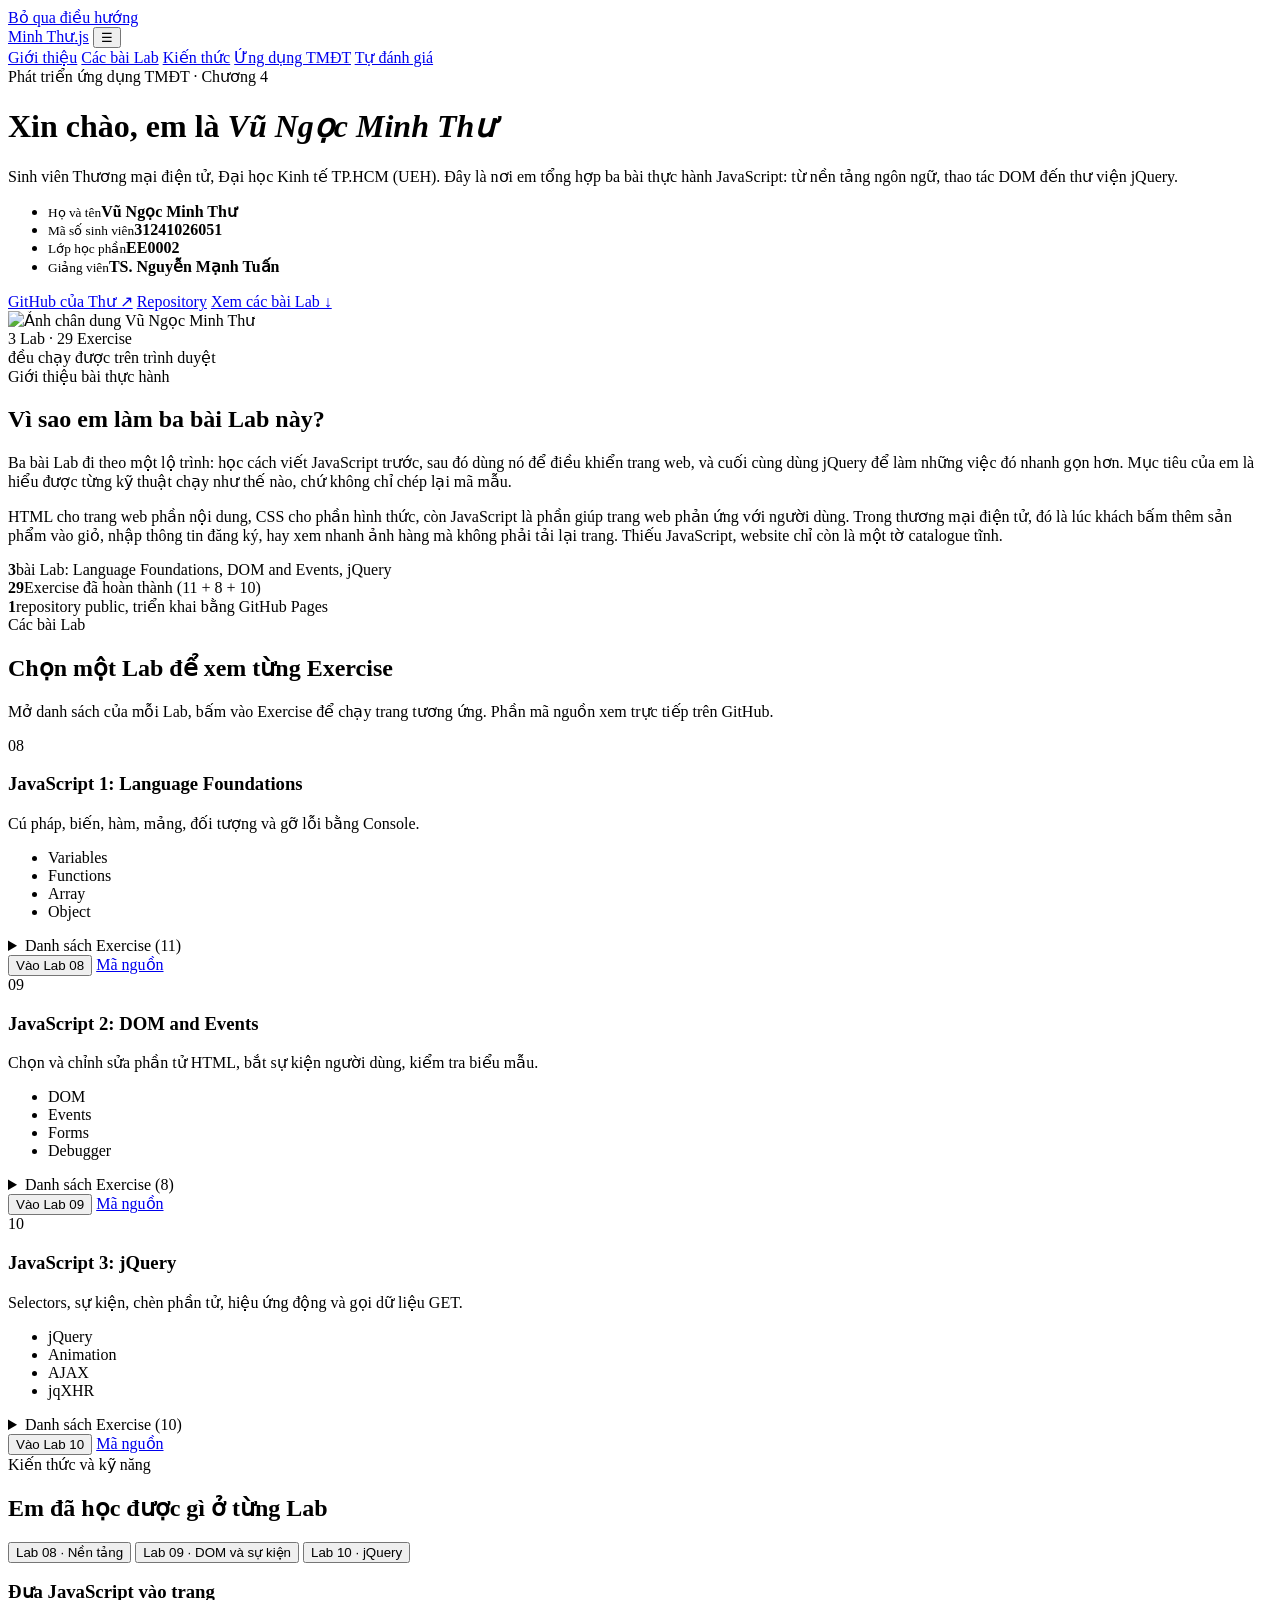
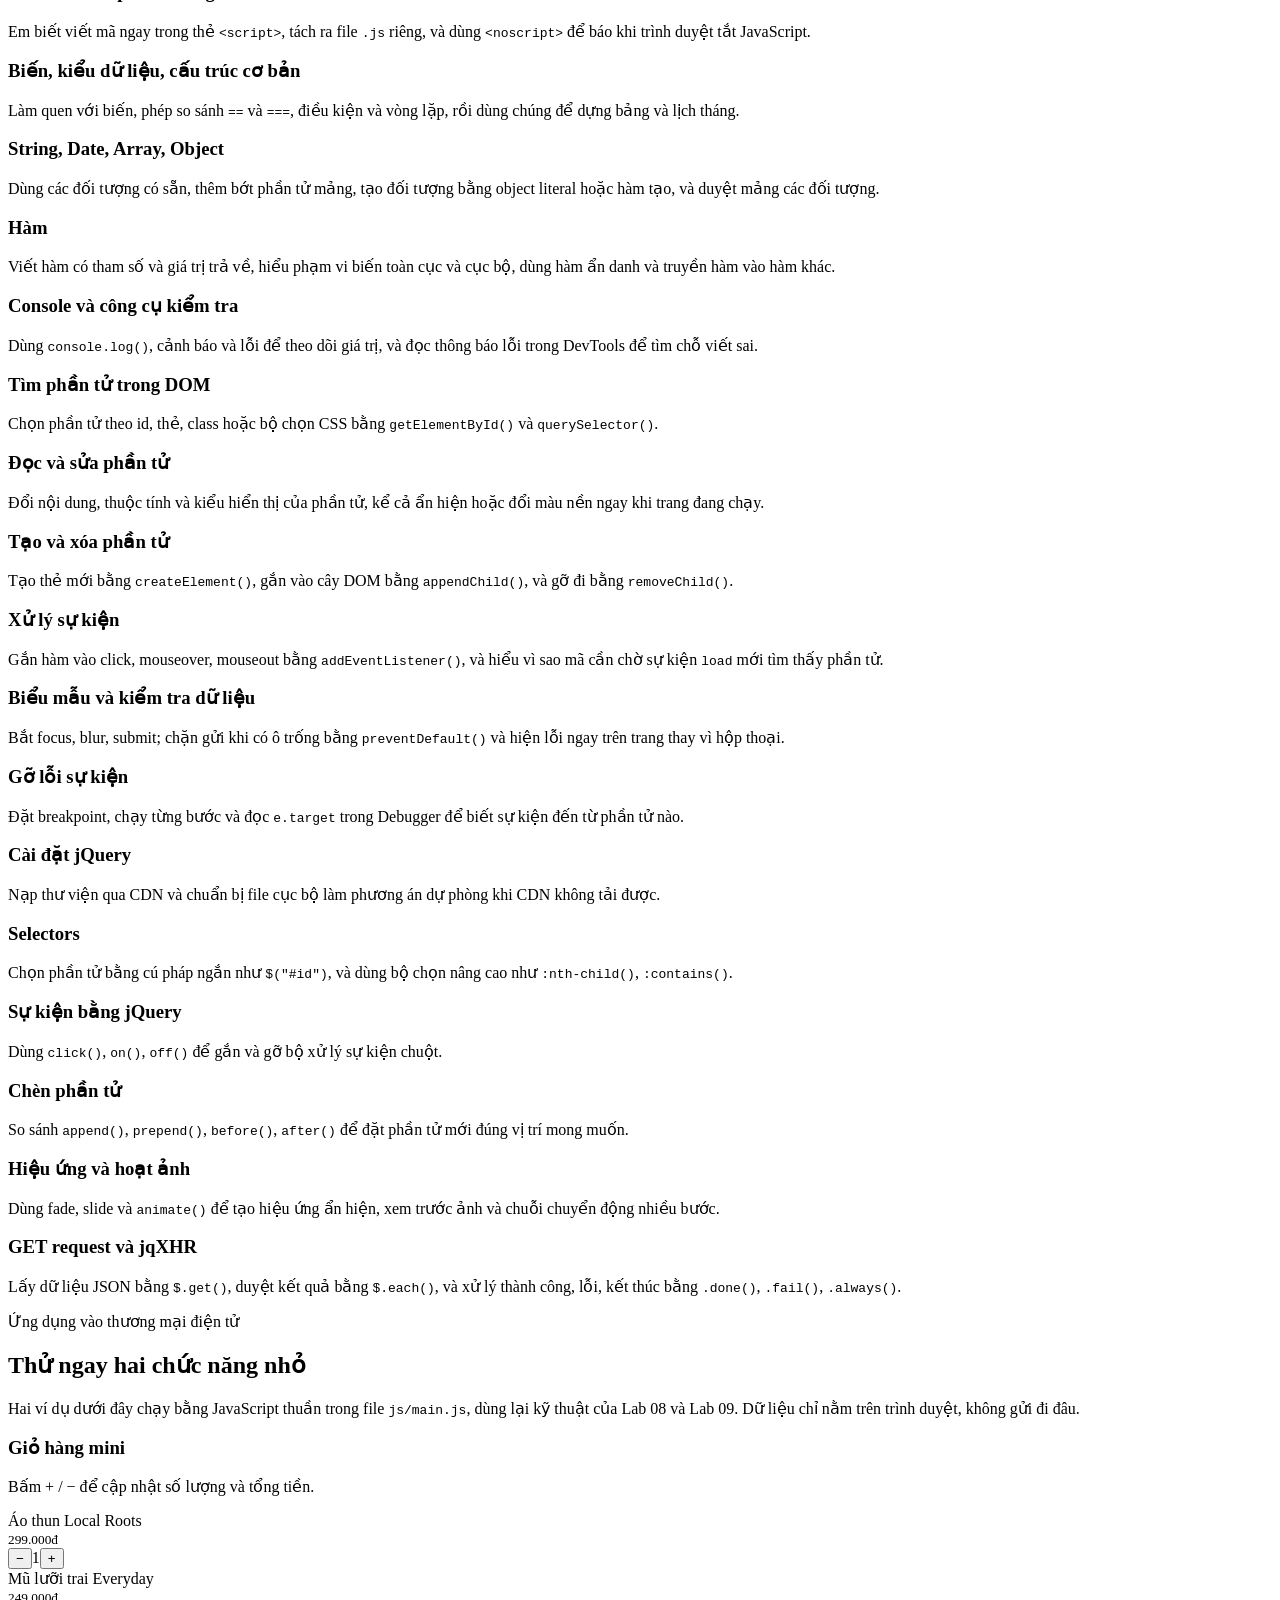
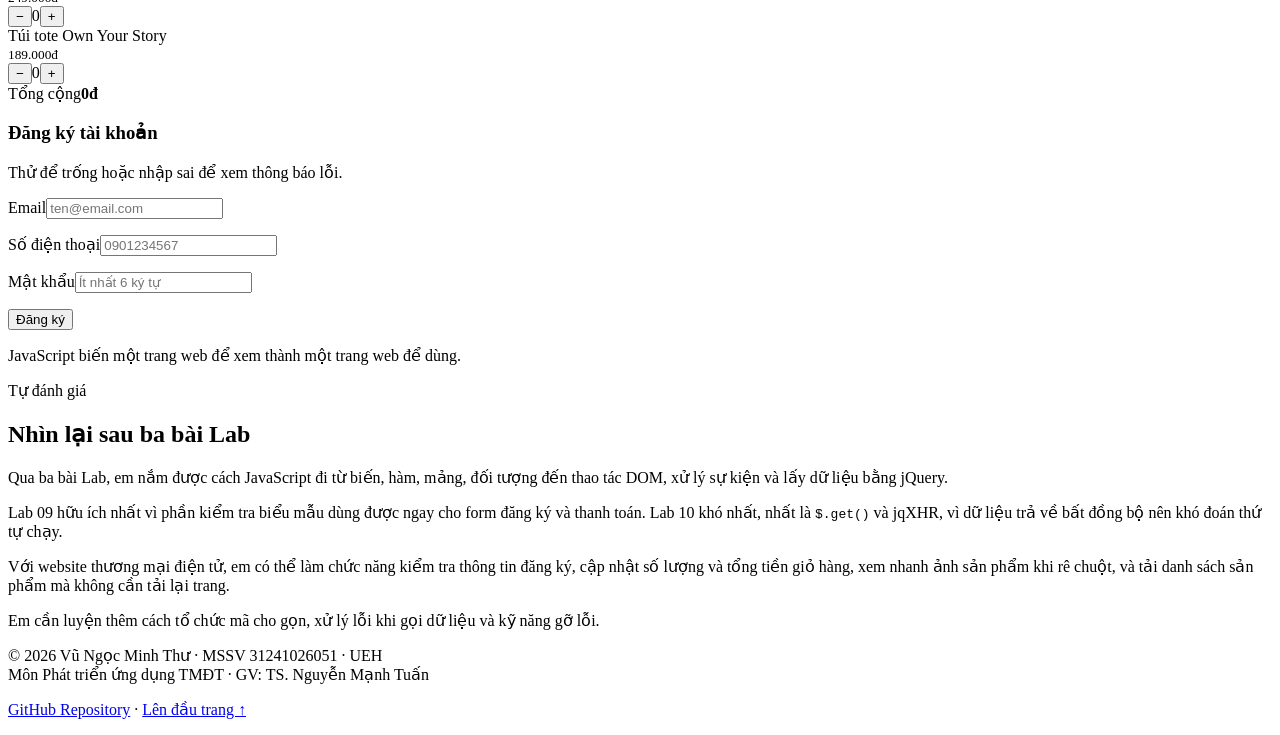
==== commit b49a5465: "cập nhật page" ====
--- a/JavaScript-Labs/index.html
+++ b/JavaScript-Labs/index.html
@@ -8,7 +8,7 @@
   <link rel="preconnect" href="https://fonts.googleapis.com">
   <link rel="preconnect" href="https://fonts.gstatic.com" crossorigin>
   <link href="https://fonts.googleapis.com/css2?family=Be+Vietnam+Pro:wght@400;500;600&family=Fraunces:ital,opsz,wght@0,9..144,600;0,9..144,700;1,9..144,600&display=swap" rel="stylesheet">
-  <link rel="stylesheet" href="style.css">
+  <link rel="stylesheet" href="JavaScript-Labs/style.css">
 </head>
 <body>
   <a class="skip" href="#main">Bỏ qua điều hướng</a>
@@ -48,7 +48,7 @@
           </div>
         </div>
         <div class="portrait">
-          <div class="arch"><img src="avatar.jpg" alt="Ảnh chân dung Vũ Ngọc Minh Thư" width="720" height="1077"></div>
+          <div class="arch"><img src="JavaScript-Labs/avatar.jpg" alt="Ảnh chân dung Vũ Ngọc Minh Thư" width="720" height="1077"></div>
           <div class="sticker">3 Lab · 29 Exercise<br>đều chạy được trên trình duyệt</div>
         </div>
       </div>
@@ -264,6 +264,6 @@
     </div>
   </footer>
 
-  <script src="main.js"></script>
+  <script src="JavaScript-Labs/main.js"></script>
 </body>
 </html>
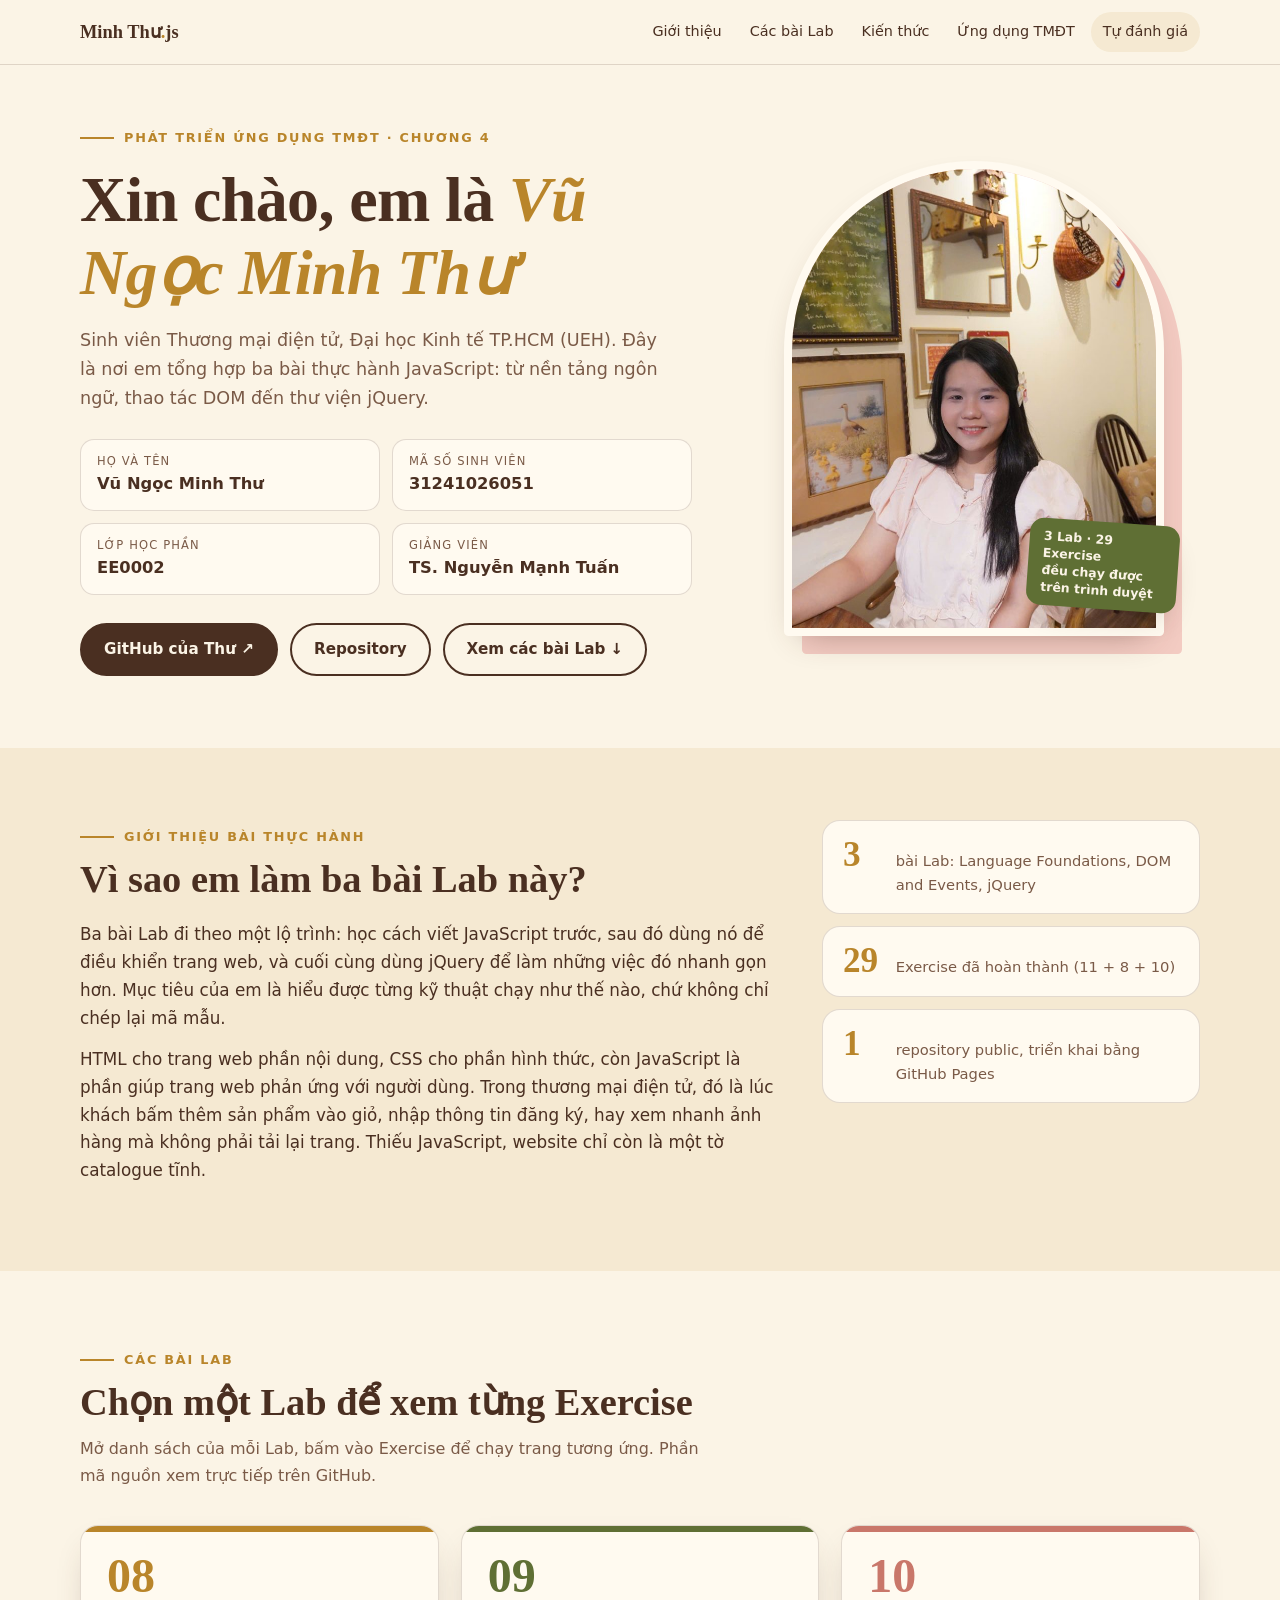
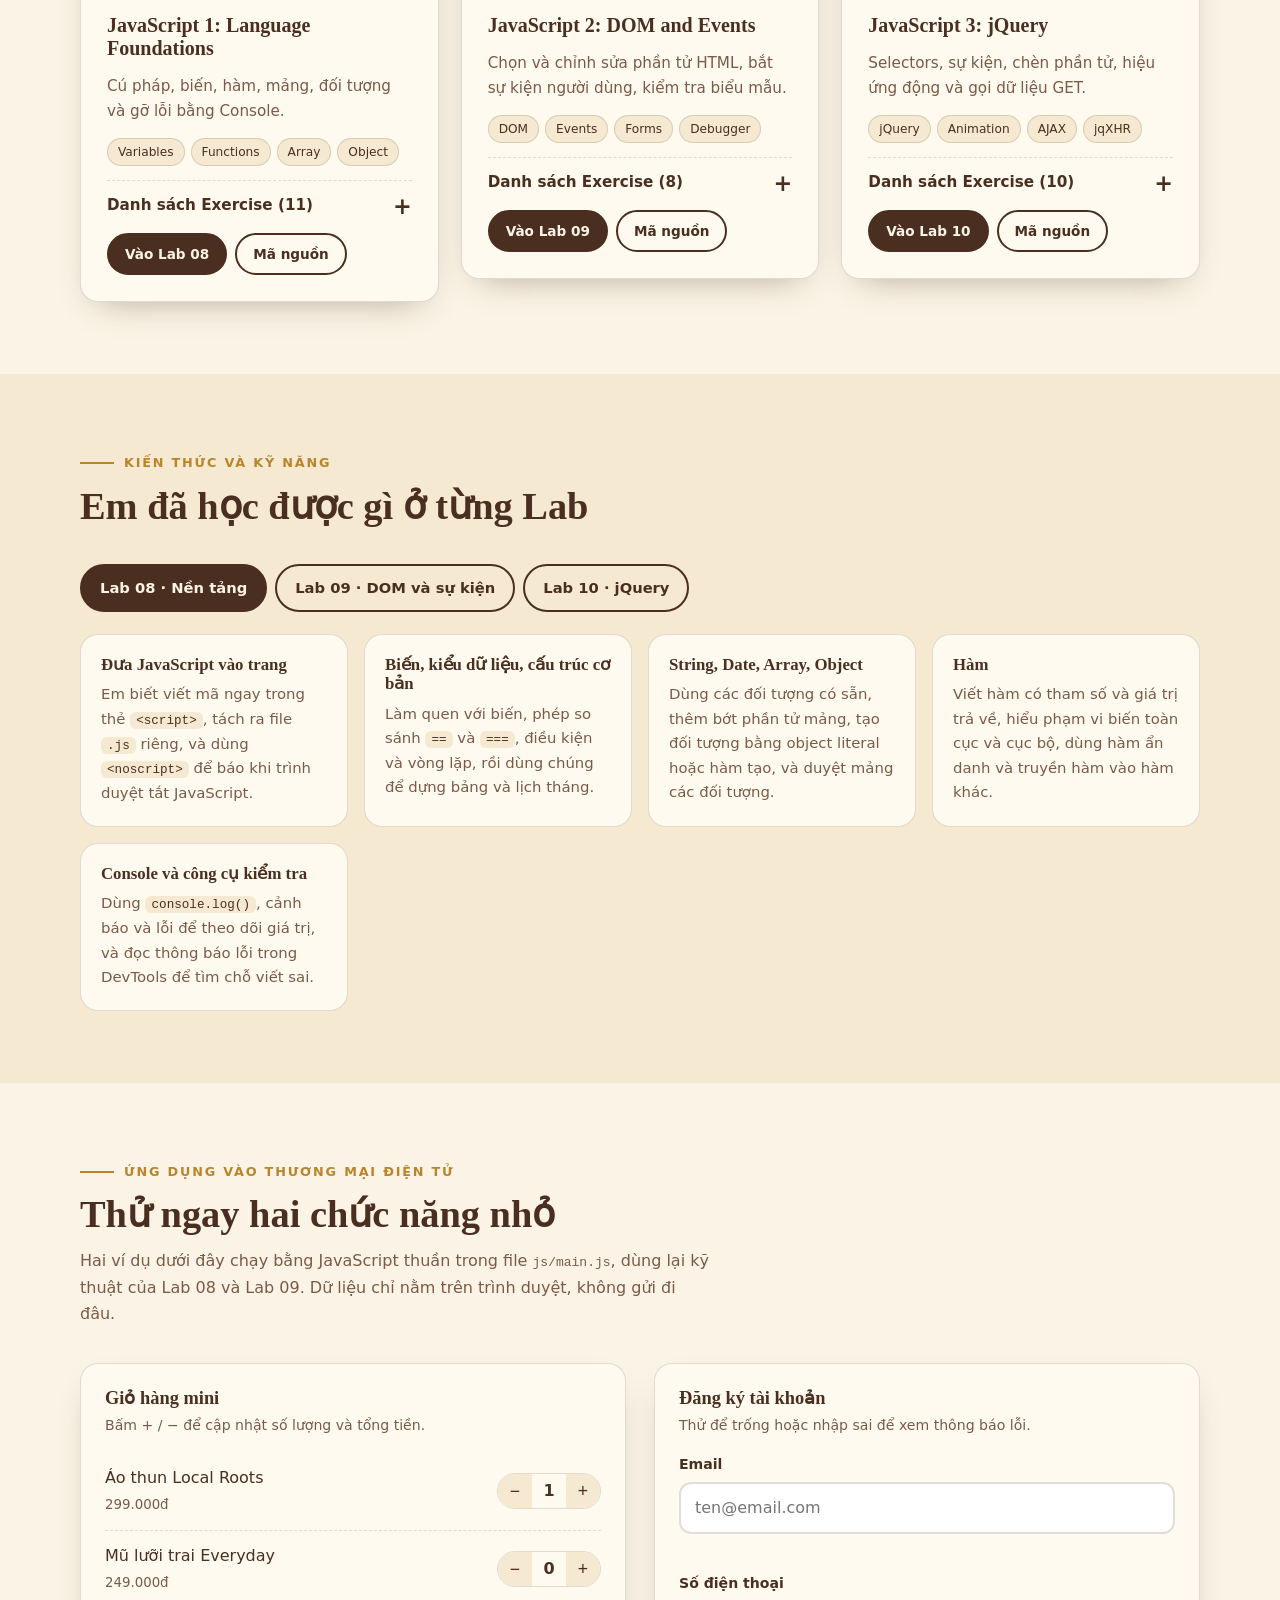
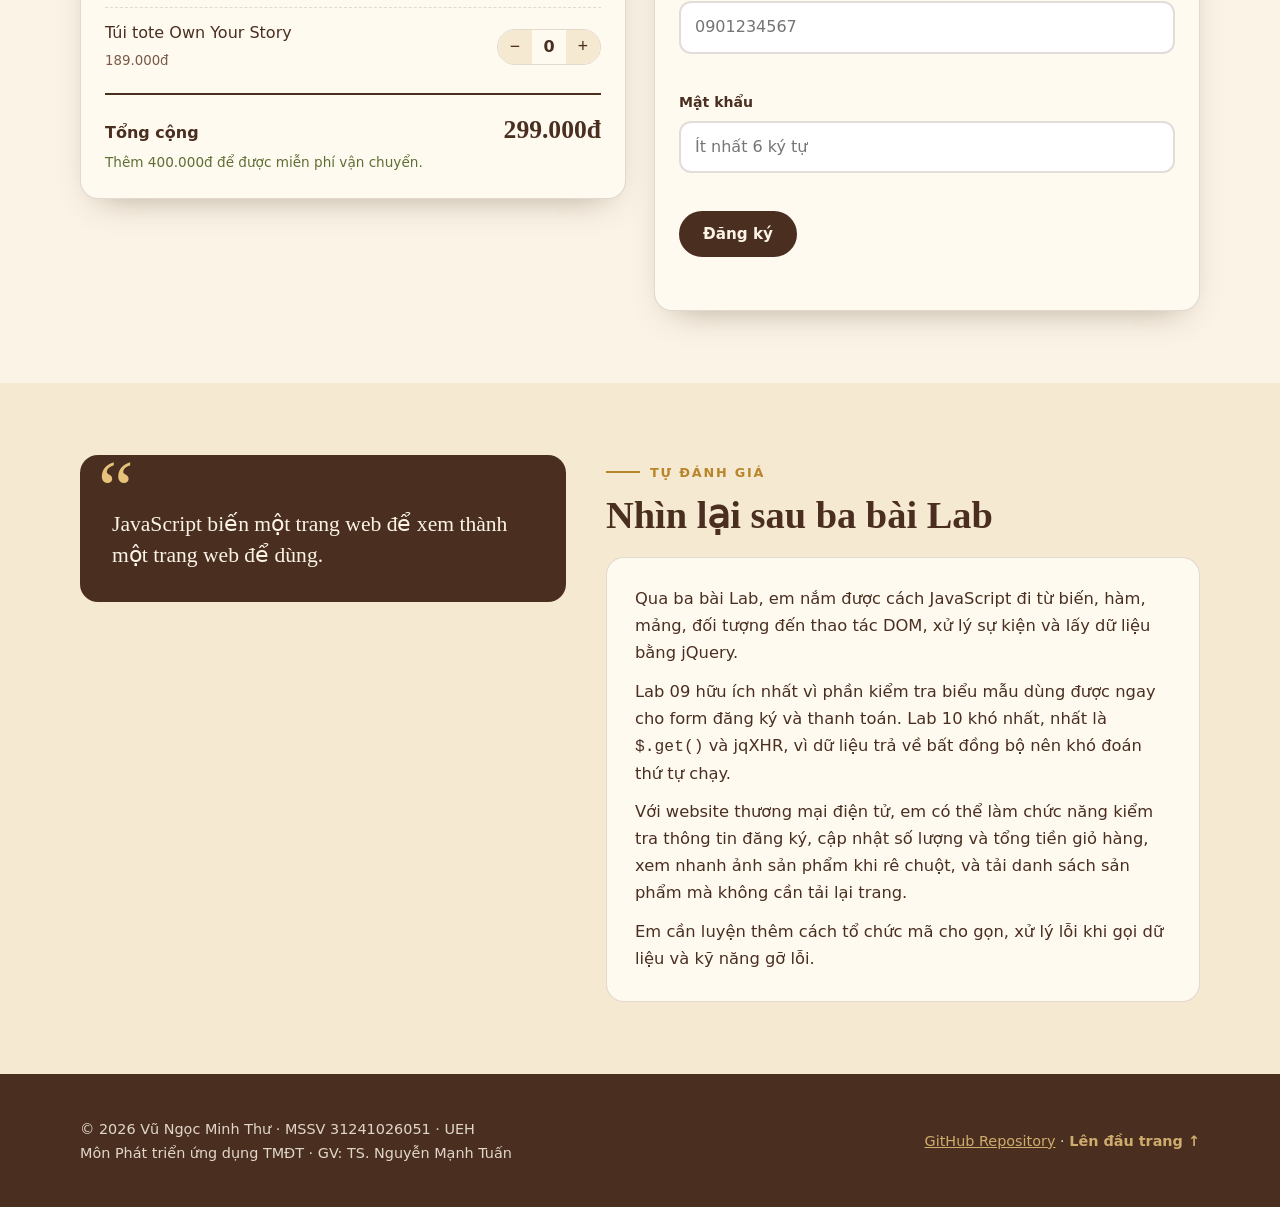
==== commit 898b3a6d: "cập nhật trang" ====
--- a/JavaScript-Labs/index.html
+++ b/JavaScript-Labs/index.html
@@ -8,7 +8,7 @@
   <link rel="preconnect" href="https://fonts.googleapis.com">
   <link rel="preconnect" href="https://fonts.gstatic.com" crossorigin>
   <link href="https://fonts.googleapis.com/css2?family=Be+Vietnam+Pro:wght@400;500;600&family=Fraunces:ital,opsz,wght@0,9..144,600;0,9..144,700;1,9..144,600&display=swap" rel="stylesheet">
-  <link rel="stylesheet" href="JavaScript-Labs/style.css">
+  <link rel="stylesheet" href="style.css">
 </head>
 <body>
   <a class="skip" href="#main">Bỏ qua điều hướng</a>
@@ -48,7 +48,7 @@
           </div>
         </div>
         <div class="portrait">
-          <div class="arch"><img src="JavaScript-Labs/avatar.jpg" alt="Ảnh chân dung Vũ Ngọc Minh Thư" width="720" height="1077"></div>
+          <div class="arch"><img src="avatar.jpg" alt="Ảnh chân dung Vũ Ngọc Minh Thư" width="720" height="1077"></div>
           <div class="sticker">3 Lab · 29 Exercise<br>đều chạy được trên trình duyệt</div>
         </div>
       </div>
@@ -264,6 +264,6 @@
     </div>
   </footer>
 
-  <script src="JavaScript-Labs/main.js"></script>
+  <script src="main.js"></script>
 </body>
 </html>
--- a/JavaScript-Labs/style.css
+++ b/JavaScript-Labs/style.css
@@ -0,0 +1,246 @@
+/* Portfolio JavaScript Labs — Vũ Ngọc Minh Thư
+   Bảng màu lấy cảm hứng từ ảnh cá nhân: kem, gỗ nâu, vàng đồng, hồng phấn, xanh ô-liu. */
+:root {
+  --cream: #fbf4e6;
+  --cream-2: #f5e9d2;
+  --paper: #fffaf0;
+  --wood: #4a2f21;
+  --wood-soft: #7a5a47;
+  --gold: #b9852a;
+  --gold-soft: #e6c27a;
+  --blush: #f3cbc2;
+  --olive: #5f6f34;
+  --line: rgba(74, 47, 33, 0.16);
+  --radius: 18px;
+  --shadow: 0 14px 34px -18px rgba(74, 47, 33, 0.45);
+  --serif: "Fraunces", "Times New Roman", serif;
+  --sans: "Be Vietnam Pro", system-ui, -apple-system, "Segoe UI", sans-serif;
+}
+
+* { box-sizing: border-box; }
+html { scroll-behavior: smooth; scroll-padding-top: 84px; }
+body {
+  margin: 0;
+  background: var(--cream);
+  color: var(--wood);
+  font-family: var(--sans);
+  line-height: 1.65;
+  -webkit-font-smoothing: antialiased;
+}
+img { max-width: 100%; display: block; }
+a { color: inherit; }
+.wrap { width: min(1120px, 100% - 32px); margin-inline: auto; }
+.skip { position: absolute; left: -999px; }
+.skip:focus { left: 12px; top: 12px; background: var(--wood); color: var(--cream); padding: 8px 14px; border-radius: 8px; z-index: 99; }
+:focus-visible { outline: 3px solid var(--gold); outline-offset: 3px; border-radius: 6px; }
+
+/* ---------- Header ---------- */
+.topbar {
+  position: sticky; top: 0; z-index: 20;
+  background: rgba(251, 244, 230, 0.9);
+  backdrop-filter: blur(10px);
+  border-bottom: 1px solid var(--line);
+}
+.topbar .wrap { display: flex; align-items: center; justify-content: space-between; height: 64px; gap: 16px; }
+.brand { font-family: var(--serif); font-weight: 700; font-size: 1.15rem; text-decoration: none; white-space: nowrap; }
+.brand span { color: var(--gold); }
+.nav { display: flex; gap: 4px; }
+.nav a {
+  text-decoration: none; font-size: 0.9rem; font-weight: 500;
+  padding: 8px 12px; border-radius: 999px; transition: background .2s;
+}
+.nav a:hover, .nav a.active { background: var(--cream-2); }
+.menu-btn {
+  display: none; background: none; border: 1px solid var(--line); border-radius: 10px;
+  width: 42px; height: 42px; font-size: 1.2rem; color: var(--wood); cursor: pointer;
+}
+
+/* ---------- Hero ---------- */
+.hero { padding: 56px 0 72px; }
+.hero .wrap { display: grid; grid-template-columns: 1.15fr 0.85fr; gap: 56px; align-items: center; }
+.eyebrow {
+  display: inline-flex; align-items: center; gap: 10px;
+  font-size: 0.8rem; letter-spacing: 0.14em; text-transform: uppercase; font-weight: 600; color: var(--gold);
+}
+.eyebrow::before { content: ""; width: 34px; height: 2px; background: var(--gold); }
+h1, h2, h3 { font-family: var(--serif); line-height: 1.15; margin: 0; }
+h1 { font-size: clamp(2.3rem, 5.4vw, 4rem); font-weight: 700; margin: 14px 0 16px; letter-spacing: -0.01em; }
+h1 em { font-style: italic; color: var(--gold); font-weight: 600; }
+.lead { font-size: 1.1rem; color: var(--wood-soft); max-width: 52ch; margin: 0 0 26px; }
+
+.info { list-style: none; padding: 0; margin: 0 0 28px; display: grid; grid-template-columns: repeat(2, minmax(0, 1fr)); gap: 12px; }
+.info li { background: var(--paper); border: 1px solid var(--line); border-radius: 14px; padding: 12px 16px; }
+.info small { display: block; font-size: 0.72rem; letter-spacing: 0.1em; text-transform: uppercase; color: var(--wood-soft); }
+.info strong { font-size: 1.02rem; font-weight: 600; word-break: break-word; }
+
+.btn {
+  display: inline-flex; align-items: center; gap: 8px;
+  padding: 12px 22px; border-radius: 999px; font-weight: 600; font-size: 0.95rem;
+  text-decoration: none; border: 2px solid var(--wood); cursor: pointer;
+  background: var(--wood); color: var(--cream); font-family: inherit;
+  transition: transform .18s, background .18s, color .18s;
+}
+.btn:hover { transform: translateY(-2px); background: var(--gold); border-color: var(--gold); }
+.btn.ghost { background: transparent; color: var(--wood); }
+.btn.ghost:hover { background: var(--wood); border-color: var(--wood); color: var(--cream); }
+.btn.sm { padding: 8px 16px; font-size: 0.85rem; }
+.btn-row { display: flex; flex-wrap: wrap; gap: 12px; }
+
+.portrait { position: relative; justify-self: center; width: min(100%, 380px); }
+.portrait .arch {
+  aspect-ratio: 4 / 5; border-radius: 999px 999px 24px 24px; overflow: hidden;
+  border: 8px solid var(--paper); box-shadow: var(--shadow);
+  background: var(--blush);
+}
+.portrait img { width: 100%; height: 100%; object-fit: cover; object-position: 50% 42%; }
+.portrait::before {
+  content: ""; position: absolute; inset: 18px -18px -18px 18px; z-index: -1;
+  border-radius: 999px 999px 24px 24px; background: var(--blush);
+}
+.sticker {
+  position: absolute; right: -14px; bottom: 26px; background: var(--olive); color: var(--cream);
+  font-size: 0.78rem; font-weight: 600; padding: 10px 14px; border-radius: 14px;
+  box-shadow: var(--shadow); transform: rotate(4deg); max-width: 150px; line-height: 1.35;
+}
+
+/* ---------- Sections ---------- */
+section { padding: 72px 0; }
+.band { background: var(--cream-2); }
+.sec-head { margin-bottom: 36px; max-width: 62ch; }
+.sec-head h2 { font-size: clamp(1.7rem, 3.4vw, 2.4rem); margin-top: 10px; }
+.sec-head p { color: var(--wood-soft); margin: 12px 0 0; }
+
+/* Giới thiệu */
+.intro { display: grid; grid-template-columns: 1.3fr 0.7fr; gap: 40px; align-items: start; }
+.intro p { margin: 0 0 14px; font-size: 1.05rem; }
+.stats { display: grid; gap: 12px; }
+.stat { background: var(--paper); border: 1px solid var(--line); border-radius: var(--radius); padding: 16px 20px; display: flex; align-items: baseline; gap: 14px; }
+.stat b { font-family: var(--serif); font-size: 2.2rem; color: var(--gold); line-height: 1; min-width: 2.2ch; }
+.stat span { font-size: 0.92rem; color: var(--wood-soft); }
+
+/* Lab cards */
+.labs { display: grid; grid-template-columns: repeat(3, minmax(0, 1fr)); gap: 22px; align-items: start; }
+.lab {
+  background: var(--paper); border: 1px solid var(--line); border-radius: var(--radius);
+  padding: 26px; box-shadow: var(--shadow); display: flex; flex-direction: column; gap: 14px;
+  position: relative; overflow: hidden;
+}
+.lab::after { content: ""; position: absolute; top: 0; left: 0; right: 0; height: 6px; background: var(--accent, var(--gold)); }
+.lab:nth-child(2) { --accent: var(--olive); }
+.lab:nth-child(3) { --accent: #c9776a; }
+.lab .num { font-family: var(--serif); font-size: 3rem; font-weight: 700; color: var(--accent, var(--gold)); line-height: 1; }
+.lab h3 { font-size: 1.25rem; }
+.lab p { margin: 0; color: var(--wood-soft); font-size: 0.95rem; }
+.tags { display: flex; flex-wrap: wrap; gap: 6px; padding: 0; margin: 0; list-style: none; }
+.tags li { font-size: 0.76rem; padding: 3px 10px; border-radius: 999px; background: var(--cream-2); border: 1px solid var(--line); }
+.lab details { border-top: 1px dashed var(--line); padding-top: 12px; }
+.lab summary {
+  cursor: pointer; font-weight: 600; font-size: 0.95rem; list-style: none;
+  display: flex; justify-content: space-between; align-items: center;
+}
+.lab summary::-webkit-details-marker { display: none; }
+.lab summary::after { content: "+"; font-size: 1.4rem; line-height: 1; transition: transform .2s; }
+.lab details[open] summary::after { transform: rotate(45deg); }
+.ex { list-style: none; padding: 0; margin: 12px 0 0; display: grid; gap: 6px; }
+.ex a, .ex .nolink {
+  display: grid; grid-template-columns: 4.4rem 1fr auto; gap: 8px; align-items: center;
+  padding: 8px 10px; border-radius: 10px; text-decoration: none; font-size: 0.88rem;
+}
+.ex a { background: var(--cream); transition: background .15s, transform .15s; }
+.ex a:hover { background: var(--gold-soft); transform: translateX(3px); }
+.ex .nolink { background: transparent; border: 1px dashed var(--line); color: var(--wood-soft); }
+.ex b { font-family: var(--serif); color: var(--accent, var(--gold)); }
+.ex i { font-style: normal; font-size: 0.78rem; opacity: .7; }
+.lab-actions { display: flex; flex-wrap: wrap; gap: 8px; }
+
+/* Kiến thức */
+.tabs { display: flex; flex-wrap: wrap; gap: 8px; margin-bottom: 22px; }
+.tab {
+  font: inherit; font-weight: 600; font-size: 0.92rem; cursor: pointer;
+  padding: 10px 18px; border-radius: 999px; border: 2px solid var(--wood); background: transparent; color: var(--wood);
+}
+.tab[aria-selected="true"] { background: var(--wood); color: var(--cream); }
+.panel { display: none; }
+.panel.show { display: block; animation: rise .35s ease; }
+@keyframes rise { from { opacity: 0; transform: translateY(8px); } to { opacity: 1; transform: none; } }
+.learn { display: grid; grid-template-columns: repeat(auto-fit, minmax(240px, 1fr)); gap: 16px; }
+.learn article { background: var(--paper); border: 1px solid var(--line); border-radius: var(--radius); padding: 20px; }
+.learn h3 { font-size: 1.05rem; margin-bottom: 8px; }
+.learn p { margin: 0; font-size: 0.93rem; color: var(--wood-soft); }
+.learn code, .note code { font-family: ui-monospace, "SF Mono", Menlo, Consolas, monospace; font-size: 0.85em; background: var(--cream-2); padding: 1px 6px; border-radius: 6px; color: var(--wood); }
+
+/* TMĐT demo */
+.shop { display: grid; grid-template-columns: 1fr 1fr; gap: 28px; align-items: start; }
+.card { background: var(--paper); border: 1px solid var(--line); border-radius: var(--radius); padding: 24px; box-shadow: var(--shadow); }
+.card h3 { font-size: 1.15rem; margin-bottom: 4px; }
+.card .sub { margin: 0 0 16px; font-size: 0.88rem; color: var(--wood-soft); }
+.item { display: grid; grid-template-columns: 1fr auto; gap: 4px 12px; align-items: center; padding: 12px 0; border-top: 1px dashed var(--line); }
+.item:first-of-type { border-top: 0; }
+.item small { color: var(--wood-soft); }
+.qty { display: inline-flex; align-items: center; border: 1px solid var(--line); border-radius: 999px; overflow: hidden; }
+.qty button { width: 34px; height: 34px; border: 0; background: var(--cream-2); font-size: 1.1rem; cursor: pointer; color: var(--wood); }
+.qty button:hover { background: var(--gold-soft); }
+.qty output { min-width: 34px; text-align: center; font-weight: 600; }
+.total { display: flex; justify-content: space-between; align-items: baseline; border-top: 2px solid var(--wood); margin-top: 8px; padding-top: 14px; font-weight: 600; }
+.total strong { font-family: var(--serif); font-size: 1.6rem; }
+.field { display: grid; gap: 6px; margin-bottom: 14px; }
+.field label { font-weight: 600; font-size: 0.88rem; }
+.field input {
+  font: inherit; padding: 11px 14px; border-radius: 12px; border: 2px solid var(--line); background: #fff; color: var(--wood);
+  transition: border-color .15s, background .15s;
+}
+.field input:focus { border-color: var(--gold); background: #fffbe8; outline: none; }
+.field input.bad { border-color: #b3382c; }
+.field input.ok { border-color: var(--olive); }
+.msg { min-height: 1.3em; font-size: 0.85rem; margin: 0; }
+.msg.bad { color: #b3382c; }
+.msg.ok { color: var(--olive); }
+
+/* Tự đánh giá */
+.reflect { display: grid; grid-template-columns: 0.9fr 1.1fr; gap: 40px; align-items: start; }
+.quote {
+  background: var(--wood); color: var(--cream); border-radius: var(--radius); padding: 32px;
+  font-family: var(--serif); font-size: 1.35rem; line-height: 1.4; position: relative;
+}
+.quote::before { content: "“"; position: absolute; top: -6px; left: 18px; font-size: 5rem; color: var(--gold-soft); line-height: 1; }
+.quote p { margin: 22px 0 0; }
+.review { background: var(--paper); border: 1px solid var(--line); border-radius: var(--radius); padding: 28px; }
+.review p { margin: 0 0 12px; font-size: 1.02rem; }
+.review p:last-child { margin: 0; }
+.review .count { font-size: 0.8rem; color: var(--wood-soft); }
+
+/* Footer */
+footer { background: var(--wood); color: var(--cream); padding: 44px 0; }
+footer .wrap { display: flex; flex-wrap: wrap; gap: 20px; justify-content: space-between; align-items: center; }
+footer p { margin: 0; font-size: 0.9rem; opacity: .85; }
+footer a { color: var(--gold-soft); }
+.to-top { text-decoration: none; font-weight: 600; }
+
+/* Reveal */
+.reveal { opacity: 0; transform: translateY(18px); transition: opacity .6s, transform .6s; }
+.reveal.in { opacity: 1; transform: none; }
+@media (prefers-reduced-motion: reduce) {
+  html { scroll-behavior: auto; }
+  .reveal { opacity: 1; transform: none; transition: none; }
+  .panel.show { animation: none; }
+}
+
+/* ---------- Responsive ---------- */
+@media (max-width: 960px) {
+  .labs { grid-template-columns: 1fr; }
+  .hero .wrap, .intro, .shop, .reflect { grid-template-columns: 1fr; gap: 36px; }
+  .portrait { order: -1; width: min(100%, 300px); }
+}
+@media (max-width: 720px) {
+  .menu-btn { display: block; }
+  .nav {
+    display: none; position: absolute; top: 64px; left: 0; right: 0; flex-direction: column;
+    background: var(--cream); padding: 10px 16px 16px; border-bottom: 1px solid var(--line);
+  }
+  .nav.open { display: flex; }
+  .nav a { padding: 12px; }
+  section { padding: 52px 0; }
+  .info { grid-template-columns: 1fr; }
+  .hero { padding-top: 32px; }
+  .quote { font-size: 1.15rem; padding: 26px; }
+}
